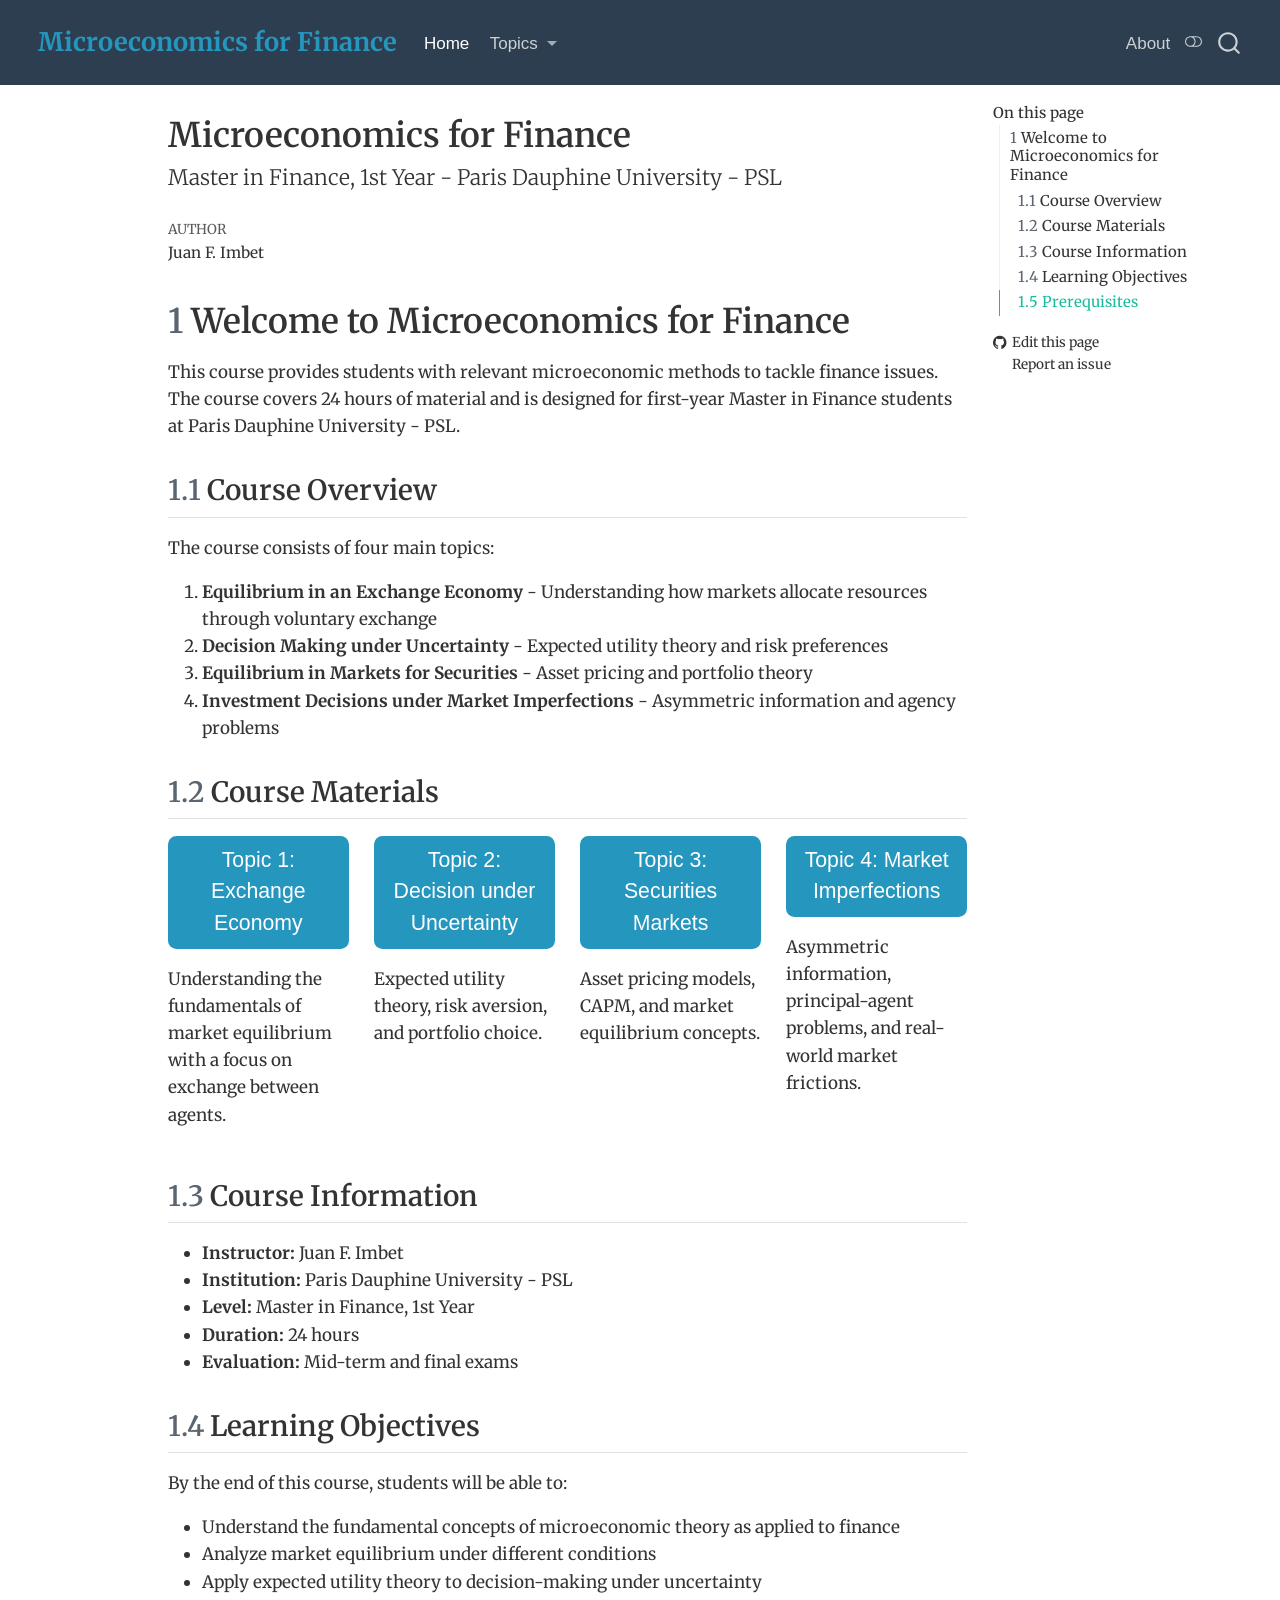
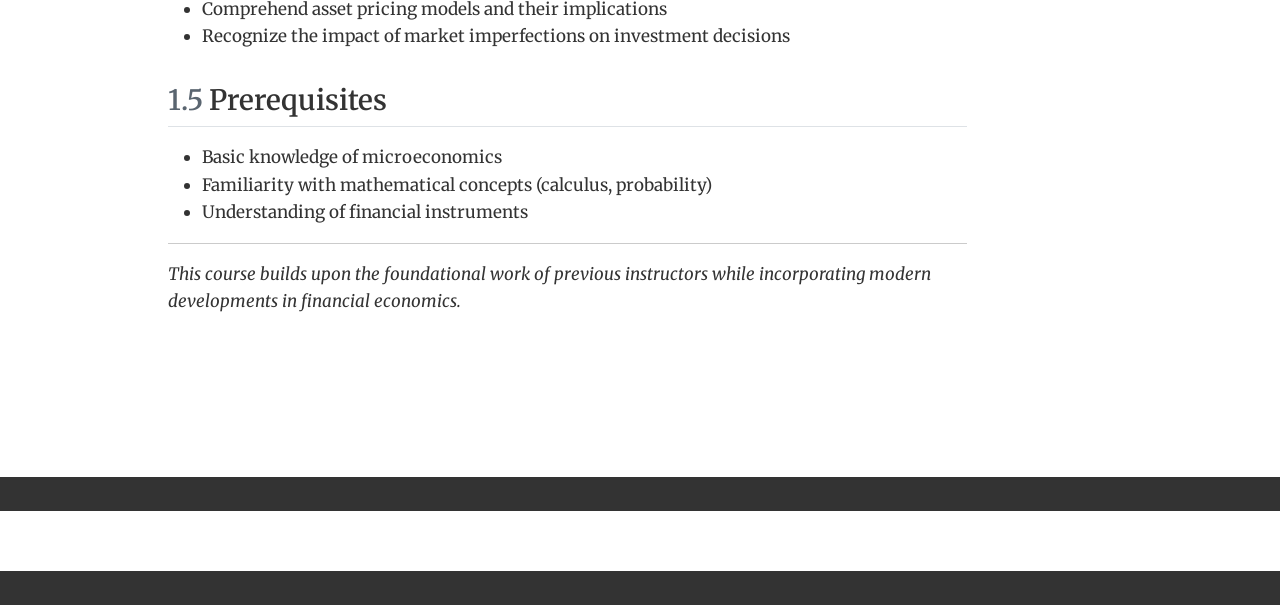
==== docs/index.html @ deb001fe "updates" ====
<!DOCTYPE html>
<html xmlns="http://www.w3.org/1999/xhtml" lang="en" xml:lang="en"><head>

<meta charset="utf-8">
<meta name="generator" content="quarto-1.8.24">

<meta name="viewport" content="width=device-width, initial-scale=1.0, user-scalable=yes">

<meta name="author" content="Juan F. Imbet">

<title>Microeconomics for Finance</title>
<style>
code{white-space: pre-wrap;}
span.smallcaps{font-variant: small-caps;}
div.columns{display: flex; gap: min(4vw, 1.5em);}
div.column{flex: auto; overflow-x: auto;}
div.hanging-indent{margin-left: 1.5em; text-indent: -1.5em;}
ul.task-list{list-style: none;}
ul.task-list li input[type="checkbox"] {
  width: 0.8em;
  margin: 0 0.8em 0.2em -1em; /* quarto-specific, see https://github.com/quarto-dev/quarto-cli/issues/4556 */ 
  vertical-align: middle;
}
</style>


<script src="site_libs/quarto-nav/quarto-nav.js"></script>
<script src="site_libs/quarto-nav/headroom.min.js"></script>
<script src="site_libs/clipboard/clipboard.min.js"></script>
<script src="site_libs/quarto-search/autocomplete.umd.js"></script>
<script src="site_libs/quarto-search/fuse.min.js"></script>
<script src="site_libs/quarto-search/quarto-search.js"></script>
<meta name="quarto:offset" content="./">
<script src="site_libs/quarto-html/quarto.js" type="module"></script>
<script src="site_libs/quarto-html/tabsets/tabsets.js" type="module"></script>
<script src="site_libs/quarto-html/axe/axe-check.js" type="module"></script>
<script src="site_libs/quarto-html/popper.min.js"></script>
<script src="site_libs/quarto-html/tippy.umd.min.js"></script>
<script src="site_libs/quarto-html/anchor.min.js"></script>
<link href="site_libs/quarto-html/tippy.css" rel="stylesheet">
<link href="site_libs/quarto-html/quarto-syntax-highlighting-a6e161b2431e1f94a14e0f5d32135a3c.css" rel="stylesheet" class="quarto-color-scheme" id="quarto-text-highlighting-styles">
<link href="site_libs/quarto-html/quarto-syntax-highlighting-dark-4a17e18fdf56099d4f6da1e105f33a53.css" rel="stylesheet" class="quarto-color-scheme quarto-color-alternate" id="quarto-text-highlighting-styles">
<link href="site_libs/quarto-html/quarto-syntax-highlighting-a6e161b2431e1f94a14e0f5d32135a3c.css" rel="stylesheet" class="quarto-color-scheme-extra" id="quarto-text-highlighting-styles">
<script src="site_libs/bootstrap/bootstrap.min.js"></script>
<link href="site_libs/bootstrap/bootstrap-icons.css" rel="stylesheet">
<link href="site_libs/bootstrap/bootstrap-ea2c01f27a86cd888be845a75ab84aaf.min.css" rel="stylesheet" append-hash="true" class="quarto-color-scheme" id="quarto-bootstrap" data-mode="light">
<link href="site_libs/bootstrap/bootstrap-dark-78d0a13e6d35108d84457cbe65748f29.min.css" rel="stylesheet" append-hash="true" class="quarto-color-scheme quarto-color-alternate" id="quarto-bootstrap" data-mode="dark">
<link href="site_libs/bootstrap/bootstrap-ea2c01f27a86cd888be845a75ab84aaf.min.css" rel="stylesheet" append-hash="true" class="quarto-color-scheme-extra" id="quarto-bootstrap" data-mode="light">
<script id="quarto-search-options" type="application/json">{
  "location": "navbar",
  "copy-button": false,
  "collapse-after": 3,
  "panel-placement": "end",
  "type": "overlay",
  "limit": 50,
  "keyboard-shortcut": [
    "f",
    "/",
    "s"
  ],
  "show-item-context": false,
  "language": {
    "search-no-results-text": "No results",
    "search-matching-documents-text": "matching documents",
    "search-copy-link-title": "Copy link to search",
    "search-hide-matches-text": "Hide additional matches",
    "search-more-match-text": "more match in this document",
    "search-more-matches-text": "more matches in this document",
    "search-clear-button-title": "Clear",
    "search-text-placeholder": "",
    "search-detached-cancel-button-title": "Cancel",
    "search-submit-button-title": "Submit",
    "search-label": "Search"
  }
}</script>


<link rel="stylesheet" href="styles.css">
</head>

<body class="nav-fixed quarto-light"><script id="quarto-html-before-body" type="application/javascript">
    const toggleBodyColorMode = (bsSheetEl) => {
      const mode = bsSheetEl.getAttribute("data-mode");
      const bodyEl = window.document.querySelector("body");
      if (mode === "dark") {
        bodyEl.classList.add("quarto-dark");
        bodyEl.classList.remove("quarto-light");
      } else {
        bodyEl.classList.add("quarto-light");
        bodyEl.classList.remove("quarto-dark");
      }
    }
    const toggleBodyColorPrimary = () => {
      const bsSheetEl = window.document.querySelector("link#quarto-bootstrap:not([rel=disabled-stylesheet])");
      if (bsSheetEl) {
        toggleBodyColorMode(bsSheetEl);
      }
    }
    const setColorSchemeToggle = (alternate) => {
      const toggles = window.document.querySelectorAll('.quarto-color-scheme-toggle');
      for (let i=0; i < toggles.length; i++) {
        const toggle = toggles[i];
        if (toggle) {
          if (alternate) {
            toggle.classList.add("alternate");
          } else {
            toggle.classList.remove("alternate");
          }
        }
      }
    };
    const toggleColorMode = (alternate) => {
      // Switch the stylesheets
      const primaryStylesheets = window.document.querySelectorAll('link.quarto-color-scheme:not(.quarto-color-alternate)');
      const alternateStylesheets = window.document.querySelectorAll('link.quarto-color-scheme.quarto-color-alternate');
      manageTransitions('#quarto-margin-sidebar .nav-link', false);
      if (alternate) {
        // note: dark is layered on light, we don't disable primary!
        enableStylesheet(alternateStylesheets);
        for (const sheetNode of alternateStylesheets) {
          if (sheetNode.id === "quarto-bootstrap") {
            toggleBodyColorMode(sheetNode);
          }
        }
      } else {
        disableStylesheet(alternateStylesheets);
        enableStylesheet(primaryStylesheets)
        toggleBodyColorPrimary();
      }
      manageTransitions('#quarto-margin-sidebar .nav-link', true);
      // Switch the toggles
      setColorSchemeToggle(alternate)
      // Hack to workaround the fact that safari doesn't
      // properly recolor the scrollbar when toggling (#1455)
      if (navigator.userAgent.indexOf('Safari') > 0 && navigator.userAgent.indexOf('Chrome') == -1) {
        manageTransitions("body", false);
        window.scrollTo(0, 1);
        setTimeout(() => {
          window.scrollTo(0, 0);
          manageTransitions("body", true);
        }, 40);
      }
    }
    const disableStylesheet = (stylesheets) => {
      for (let i=0; i < stylesheets.length; i++) {
        const stylesheet = stylesheets[i];
        stylesheet.rel = 'disabled-stylesheet';
      }
    }
    const enableStylesheet = (stylesheets) => {
      for (let i=0; i < stylesheets.length; i++) {
        const stylesheet = stylesheets[i];
        if(stylesheet.rel !== 'stylesheet') { // for Chrome, which will still FOUC without this check
          stylesheet.rel = 'stylesheet';
        }
      }
    }
    const manageTransitions = (selector, allowTransitions) => {
      const els = window.document.querySelectorAll(selector);
      for (let i=0; i < els.length; i++) {
        const el = els[i];
        if (allowTransitions) {
          el.classList.remove('notransition');
        } else {
          el.classList.add('notransition');
        }
      }
    }
    const isFileUrl = () => {
      return window.location.protocol === 'file:';
    }
    const hasAlternateSentinel = () => {
      let styleSentinel = getColorSchemeSentinel();
      if (styleSentinel !== null) {
        return styleSentinel === "alternate";
      } else {
        return false;
      }
    }
    const setStyleSentinel = (alternate) => {
      const value = alternate ? "alternate" : "default";
      if (!isFileUrl()) {
        window.localStorage.setItem("quarto-color-scheme", value);
      } else {
        localAlternateSentinel = value;
      }
    }
    const getColorSchemeSentinel = () => {
      if (!isFileUrl()) {
        const storageValue = window.localStorage.getItem("quarto-color-scheme");
        return storageValue != null ? storageValue : localAlternateSentinel;
      } else {
        return localAlternateSentinel;
      }
    }
    const toggleGiscusIfUsed = (isAlternate, darkModeDefault) => {
      const baseTheme = document.querySelector('#giscus-base-theme')?.value ?? 'light';
      const alternateTheme = document.querySelector('#giscus-alt-theme')?.value ?? 'dark';
      let newTheme = '';
      if(authorPrefersDark) {
        newTheme = isAlternate ? baseTheme : alternateTheme;
      } else {
        newTheme = isAlternate ? alternateTheme : baseTheme;
      }
      const changeGiscusTheme = () => {
        // From: https://github.com/giscus/giscus/issues/336
        const sendMessage = (message) => {
          const iframe = document.querySelector('iframe.giscus-frame');
          if (!iframe) return;
          iframe.contentWindow.postMessage({ giscus: message }, 'https://giscus.app');
        }
        sendMessage({
          setConfig: {
            theme: newTheme
          }
        });
      }
      const isGiscussLoaded = window.document.querySelector('iframe.giscus-frame') !== null;
      if (isGiscussLoaded) {
        changeGiscusTheme();
      }
    };
    const authorPrefersDark = false;
    const darkModeDefault = authorPrefersDark;
      document.querySelector('link#quarto-text-highlighting-styles.quarto-color-scheme-extra').rel = 'disabled-stylesheet';
      document.querySelector('link#quarto-bootstrap.quarto-color-scheme-extra').rel = 'disabled-stylesheet';
    let localAlternateSentinel = darkModeDefault ? 'alternate' : 'default';
    // Dark / light mode switch
    window.quartoToggleColorScheme = () => {
      // Read the current dark / light value
      let toAlternate = !hasAlternateSentinel();
      toggleColorMode(toAlternate);
      setStyleSentinel(toAlternate);
      toggleGiscusIfUsed(toAlternate, darkModeDefault);
      window.dispatchEvent(new Event('resize'));
    };
    // Switch to dark mode if need be
    if (hasAlternateSentinel()) {
      toggleColorMode(true);
    } else {
      toggleColorMode(false);
    }
  </script>

<div id="quarto-search-results"></div>
  <header id="quarto-header" class="headroom fixed-top">
    <nav class="navbar navbar-expand-lg " data-bs-theme="dark">
      <div class="navbar-container container-fluid">
      <div class="navbar-brand-container mx-auto">
    <a href="./index.html" class="navbar-brand navbar-brand-logo">
    <img src="./figures/CMJN.pdf" alt="" class="navbar-logo light-content">
    <img src="./figures/CMJN.pdf" alt="" class="navbar-logo dark-content">
    </a>
    <a class="navbar-brand" href="./index.html">
    <span class="navbar-title">Microeconomics for Finance</span>
    </a>
  </div>
            <div id="quarto-search" class="" title="Search"></div>
          <button class="navbar-toggler" type="button" data-bs-toggle="collapse" data-bs-target="#navbarCollapse" aria-controls="navbarCollapse" role="menu" aria-expanded="false" aria-label="Toggle navigation" onclick="if (window.quartoToggleHeadroom) { window.quartoToggleHeadroom(); }">
  <span class="navbar-toggler-icon"></span>
</button>
          <div class="collapse navbar-collapse" id="navbarCollapse">
            <ul class="navbar-nav navbar-nav-scroll me-auto">
  <li class="nav-item">
    <a class="nav-link active" href="./index.html" aria-current="page"> 
<span class="menu-text">Home</span></a>
  </li>  
  <li class="nav-item dropdown ">
    <a class="nav-link dropdown-toggle" href="#" id="nav-menu-topics" role="link" data-bs-toggle="dropdown" aria-expanded="false">
 <span class="menu-text">Topics</span>
    </a>
    <ul class="dropdown-menu" aria-labelledby="nav-menu-topics">    
        <li>
    <a class="dropdown-item" href="./src/equilibrium-exchange-economy/index.html">
 <span class="dropdown-text">1. Equilibrium in an Exchange Economy</span></a>
  </li>  
        <li>
    <a class="dropdown-item" href="./src/decision-making-uncertainty/index.html">
 <span class="dropdown-text">2. Decision Making under Uncertainty</span></a>
  </li>  
        <li>
    <a class="dropdown-item" href="./src/equilibrium-markets-securities/index.html">
 <span class="dropdown-text">3. Equilibrium in Markets for Securities</span></a>
  </li>  
        <li>
    <a class="dropdown-item" href="./src/investment-decisions-imperfections/index.html">
 <span class="dropdown-text">4. Investment Decisions under Market Imperfections</span></a>
  </li>  
    </ul>
  </li>
</ul>
            <ul class="navbar-nav navbar-nav-scroll ms-auto">
  <li class="nav-item">
    <a class="nav-link" href="./about.html"> 
<span class="menu-text">About</span></a>
  </li>  
</ul>
          </div> <!-- /navcollapse -->
            <div class="quarto-navbar-tools">
  <a href="" class="quarto-color-scheme-toggle quarto-navigation-tool  px-1" onclick="window.quartoToggleColorScheme(); return false;" title="Toggle dark mode"><i class="bi"></i></a>
</div>
      </div> <!-- /container-fluid -->
    </nav>
</header>
<!-- content -->
<div id="quarto-content" class="quarto-container page-columns page-rows-contents page-layout-article page-navbar">
<!-- sidebar -->
<!-- margin-sidebar -->
    <div id="quarto-margin-sidebar" class="sidebar margin-sidebar">
        <nav id="TOC" role="doc-toc" class="toc-active">
    <h2 id="toc-title">On this page</h2>
   
  <ul>
  <li><a href="#welcome-to-microeconomics-for-finance" id="toc-welcome-to-microeconomics-for-finance" class="nav-link active" data-scroll-target="#welcome-to-microeconomics-for-finance"><span class="header-section-number">1</span> Welcome to Microeconomics for Finance</a>
  <ul class="collapse">
  <li><a href="#course-overview" id="toc-course-overview" class="nav-link" data-scroll-target="#course-overview"><span class="header-section-number">1.1</span> Course Overview</a></li>
  <li><a href="#course-materials" id="toc-course-materials" class="nav-link" data-scroll-target="#course-materials"><span class="header-section-number">1.2</span> Course Materials</a></li>
  <li><a href="#course-information" id="toc-course-information" class="nav-link" data-scroll-target="#course-information"><span class="header-section-number">1.3</span> Course Information</a></li>
  <li><a href="#learning-objectives" id="toc-learning-objectives" class="nav-link" data-scroll-target="#learning-objectives"><span class="header-section-number">1.4</span> Learning Objectives</a></li>
  <li><a href="#prerequisites" id="toc-prerequisites" class="nav-link" data-scroll-target="#prerequisites"><span class="header-section-number">1.5</span> Prerequisites</a></li>
  </ul></li>
  </ul>
<div class="toc-actions"><ul><li><a href="https://github.com/username/microeconomics-for-finance/edit/main/index.qmd" class="toc-action"><i class="bi bi-github"></i>Edit this page</a></li><li><a href="https://github.com/username/microeconomics-for-finance/issues/new" class="toc-action"><i class="bi empty"></i>Report an issue</a></li></ul></div></nav>
    </div>
<!-- main -->
<main class="content" id="quarto-document-content">


<header id="title-block-header" class="quarto-title-block default">
<div class="quarto-title">
<h1 class="title">Microeconomics for Finance</h1>
<p class="subtitle lead">Master in Finance, 1st Year - Paris Dauphine University - PSL</p>
</div>



<div class="quarto-title-meta">

    <div>
    <div class="quarto-title-meta-heading">Author</div>
    <div class="quarto-title-meta-contents">
             <p>Juan F. Imbet </p>
          </div>
  </div>
    
  
    
  </div>
  


</header>


<section id="welcome-to-microeconomics-for-finance" class="level1" data-number="1">
<h1 data-number="1"><span class="header-section-number">1</span> Welcome to Microeconomics for Finance</h1>
<p>This course provides students with relevant microeconomic methods to tackle finance issues. The course covers 24 hours of material and is designed for first-year Master in Finance students at Paris Dauphine University - PSL.</p>
<section id="course-overview" class="level2" data-number="1.1">
<h2 data-number="1.1" class="anchored" data-anchor-id="course-overview"><span class="header-section-number">1.1</span> Course Overview</h2>
<p>The course consists of four main topics:</p>
<ol type="1">
<li><strong>Equilibrium in an Exchange Economy</strong> - Understanding how markets allocate resources through voluntary exchange</li>
<li><strong>Decision Making under Uncertainty</strong> - Expected utility theory and risk preferences</li>
<li><strong>Equilibrium in Markets for Securities</strong> - Asset pricing and portfolio theory</li>
<li><strong>Investment Decisions under Market Imperfections</strong> - Asymmetric information and agency problems</li>
</ol>
</section>
<section id="course-materials" class="level2" data-number="1.2">
<h2 data-number="1.2" class="anchored" data-anchor-id="course-materials"><span class="header-section-number">1.2</span> Course Materials</h2>
<div class="grid">
<div class="g-col-6 g-col-md-3">
<p><a href="src/equilibrium-exchange-economy/index.html" class="btn btn-primary btn-lg" role="button">Topic 1: Exchange Economy</a></p>
<p>Understanding the fundamentals of market equilibrium with a focus on exchange between agents.</p>
</div>
<div class="g-col-6 g-col-md-3">
<p><a href="src/decision-making-uncertainty/index.html" class="btn btn-primary btn-lg" role="button">Topic 2: Decision under Uncertainty</a></p>
<p>Expected utility theory, risk aversion, and portfolio choice.</p>
</div>
<div class="g-col-6 g-col-md-3">
<p><a href="src/equilibrium-markets-securities/index.html" class="btn btn-primary btn-lg" role="button">Topic 3: Securities Markets</a></p>
<p>Asset pricing models, CAPM, and market equilibrium concepts.</p>
</div>
<div class="g-col-6 g-col-md-3">
<p><a href="src/investment-decisions-imperfections/index.html" class="btn btn-primary btn-lg" role="button">Topic 4: Market Imperfections</a></p>
<p>Asymmetric information, principal-agent problems, and real-world market frictions.</p>
</div>
</div>
</section>
<section id="course-information" class="level2" data-number="1.3">
<h2 data-number="1.3" class="anchored" data-anchor-id="course-information"><span class="header-section-number">1.3</span> Course Information</h2>
<ul>
<li><strong>Instructor:</strong> Juan F. Imbet</li>
<li><strong>Institution:</strong> Paris Dauphine University - PSL</li>
<li><strong>Level:</strong> Master in Finance, 1st Year</li>
<li><strong>Duration:</strong> 24 hours</li>
<li><strong>Evaluation:</strong> Mid-term and final exams</li>
</ul>
</section>
<section id="learning-objectives" class="level2" data-number="1.4">
<h2 data-number="1.4" class="anchored" data-anchor-id="learning-objectives"><span class="header-section-number">1.4</span> Learning Objectives</h2>
<p>By the end of this course, students will be able to:</p>
<ul>
<li>Understand the fundamental concepts of microeconomic theory as applied to finance</li>
<li>Analyze market equilibrium under different conditions</li>
<li>Apply expected utility theory to decision-making under uncertainty</li>
<li>Comprehend asset pricing models and their implications</li>
<li>Recognize the impact of market imperfections on investment decisions</li>
</ul>
</section>
<section id="prerequisites" class="level2" data-number="1.5">
<h2 data-number="1.5" class="anchored" data-anchor-id="prerequisites"><span class="header-section-number">1.5</span> Prerequisites</h2>
<ul>
<li>Basic knowledge of microeconomics</li>
<li>Familiarity with mathematical concepts (calculus, probability)</li>
<li>Understanding of financial instruments</li>
</ul>
<hr>
<p><em>This course builds upon the foundational work of previous instructors while incorporating modern developments in financial economics.</em></p>


</section>
</section>

</main> <!-- /main -->
<script id="quarto-html-after-body" type="application/javascript">
  window.document.addEventListener("DOMContentLoaded", function (event) {
    // Ensure there is a toggle, if there isn't float one in the top right
    if (window.document.querySelector('.quarto-color-scheme-toggle') === null) {
      const a = window.document.createElement('a');
      a.classList.add('top-right');
      a.classList.add('quarto-color-scheme-toggle');
      a.href = "";
      a.onclick = function() { try { window.quartoToggleColorScheme(); } catch {} return false; };
      const i = window.document.createElement("i");
      i.classList.add('bi');
      a.appendChild(i);
      window.document.body.appendChild(a);
    }
    setColorSchemeToggle(hasAlternateSentinel())
    const icon = "";
    const anchorJS = new window.AnchorJS();
    anchorJS.options = {
      placement: 'right',
      icon: icon
    };
    anchorJS.add('.anchored');
    const isCodeAnnotation = (el) => {
      for (const clz of el.classList) {
        if (clz.startsWith('code-annotation-')) {                     
          return true;
        }
      }
      return false;
    }
    const onCopySuccess = function(e) {
      // button target
      const button = e.trigger;
      // don't keep focus
      button.blur();
      // flash "checked"
      button.classList.add('code-copy-button-checked');
      var currentTitle = button.getAttribute("title");
      button.setAttribute("title", "Copied!");
      let tooltip;
      if (window.bootstrap) {
        button.setAttribute("data-bs-toggle", "tooltip");
        button.setAttribute("data-bs-placement", "left");
        button.setAttribute("data-bs-title", "Copied!");
        tooltip = new bootstrap.Tooltip(button, 
          { trigger: "manual", 
            customClass: "code-copy-button-tooltip",
            offset: [0, -8]});
        tooltip.show();    
      }
      setTimeout(function() {
        if (tooltip) {
          tooltip.hide();
          button.removeAttribute("data-bs-title");
          button.removeAttribute("data-bs-toggle");
          button.removeAttribute("data-bs-placement");
        }
        button.setAttribute("title", currentTitle);
        button.classList.remove('code-copy-button-checked');
      }, 1000);
      // clear code selection
      e.clearSelection();
    }
    const getTextToCopy = function(trigger) {
      const outerScaffold = trigger.parentElement.cloneNode(true);
      const codeEl = outerScaffold.querySelector('code');
      for (const childEl of codeEl.children) {
        if (isCodeAnnotation(childEl)) {
          childEl.remove();
        }
      }
      return codeEl.innerText;
    }
    const clipboard = new window.ClipboardJS('.code-copy-button:not([data-in-quarto-modal])', {
      text: getTextToCopy
    });
    clipboard.on('success', onCopySuccess);
    if (window.document.getElementById('quarto-embedded-source-code-modal')) {
      const clipboardModal = new window.ClipboardJS('.code-copy-button[data-in-quarto-modal]', {
        text: getTextToCopy,
        container: window.document.getElementById('quarto-embedded-source-code-modal')
      });
      clipboardModal.on('success', onCopySuccess);
    }
      var localhostRegex = new RegExp(/^(?:http|https):\/\/localhost\:?[0-9]*\//);
      var mailtoRegex = new RegExp(/^mailto:/);
        var filterRegex = new RegExp("https:\/\/example\.com");
      var isInternal = (href) => {
          return filterRegex.test(href) || localhostRegex.test(href) || mailtoRegex.test(href);
      }
      // Inspect non-navigation links and adorn them if external
     var links = window.document.querySelectorAll('a[href]:not(.nav-link):not(.navbar-brand):not(.toc-action):not(.sidebar-link):not(.sidebar-item-toggle):not(.pagination-link):not(.no-external):not([aria-hidden]):not(.dropdown-item):not(.quarto-navigation-tool):not(.about-link)');
      for (var i=0; i<links.length; i++) {
        const link = links[i];
        if (!isInternal(link.href)) {
          // undo the damage that might have been done by quarto-nav.js in the case of
          // links that we want to consider external
          if (link.dataset.originalHref !== undefined) {
            link.href = link.dataset.originalHref;
          }
            // target, if specified
            link.setAttribute("target", "_blank");
            if (link.getAttribute("rel") === null) {
              link.setAttribute("rel", "noopener");
            }
        }
      }
    function tippyHover(el, contentFn, onTriggerFn, onUntriggerFn) {
      const config = {
        allowHTML: true,
        maxWidth: 500,
        delay: 100,
        arrow: false,
        appendTo: function(el) {
            return el.parentElement;
        },
        interactive: true,
        interactiveBorder: 10,
        theme: 'quarto',
        placement: 'bottom-start',
      };
      if (contentFn) {
        config.content = contentFn;
      }
      if (onTriggerFn) {
        config.onTrigger = onTriggerFn;
      }
      if (onUntriggerFn) {
        config.onUntrigger = onUntriggerFn;
      }
      window.tippy(el, config); 
    }
    const noterefs = window.document.querySelectorAll('a[role="doc-noteref"]');
    for (var i=0; i<noterefs.length; i++) {
      const ref = noterefs[i];
      tippyHover(ref, function() {
        // use id or data attribute instead here
        let href = ref.getAttribute('data-footnote-href') || ref.getAttribute('href');
        try { href = new URL(href).hash; } catch {}
        const id = href.replace(/^#\/?/, "");
        const note = window.document.getElementById(id);
        if (note) {
          return note.innerHTML;
        } else {
          return "";
        }
      });
    }
    const xrefs = window.document.querySelectorAll('a.quarto-xref');
    const processXRef = (id, note) => {
      // Strip column container classes
      const stripColumnClz = (el) => {
        el.classList.remove("page-full", "page-columns");
        if (el.children) {
          for (const child of el.children) {
            stripColumnClz(child);
          }
        }
      }
      stripColumnClz(note)
      if (id === null || id.startsWith('sec-')) {
        // Special case sections, only their first couple elements
        const container = document.createElement("div");
        if (note.children && note.children.length > 2) {
          container.appendChild(note.children[0].cloneNode(true));
          for (let i = 1; i < note.children.length; i++) {
            const child = note.children[i];
            if (child.tagName === "P" && child.innerText === "") {
              continue;
            } else {
              container.appendChild(child.cloneNode(true));
              break;
            }
          }
          if (window.Quarto?.typesetMath) {
            window.Quarto.typesetMath(container);
          }
          return container.innerHTML
        } else {
          if (window.Quarto?.typesetMath) {
            window.Quarto.typesetMath(note);
          }
          return note.innerHTML;
        }
      } else {
        // Remove any anchor links if they are present
        const anchorLink = note.querySelector('a.anchorjs-link');
        if (anchorLink) {
          anchorLink.remove();
        }
        if (window.Quarto?.typesetMath) {
          window.Quarto.typesetMath(note);
        }
        if (note.classList.contains("callout")) {
          return note.outerHTML;
        } else {
          return note.innerHTML;
        }
      }
    }
    for (var i=0; i<xrefs.length; i++) {
      const xref = xrefs[i];
      tippyHover(xref, undefined, function(instance) {
        instance.disable();
        let url = xref.getAttribute('href');
        let hash = undefined; 
        if (url.startsWith('#')) {
          hash = url;
        } else {
          try { hash = new URL(url).hash; } catch {}
        }
        if (hash) {
          const id = hash.replace(/^#\/?/, "");
          const note = window.document.getElementById(id);
          if (note !== null) {
            try {
              const html = processXRef(id, note.cloneNode(true));
              instance.setContent(html);
            } finally {
              instance.enable();
              instance.show();
            }
          } else {
            // See if we can fetch this
            fetch(url.split('#')[0])
            .then(res => res.text())
            .then(html => {
              const parser = new DOMParser();
              const htmlDoc = parser.parseFromString(html, "text/html");
              const note = htmlDoc.getElementById(id);
              if (note !== null) {
                const html = processXRef(id, note);
                instance.setContent(html);
              } 
            }).finally(() => {
              instance.enable();
              instance.show();
            });
          }
        } else {
          // See if we can fetch a full url (with no hash to target)
          // This is a special case and we should probably do some content thinning / targeting
          fetch(url)
          .then(res => res.text())
          .then(html => {
            const parser = new DOMParser();
            const htmlDoc = parser.parseFromString(html, "text/html");
            const note = htmlDoc.querySelector('main.content');
            if (note !== null) {
              // This should only happen for chapter cross references
              // (since there is no id in the URL)
              // remove the first header
              if (note.children.length > 0 && note.children[0].tagName === "HEADER") {
                note.children[0].remove();
              }
              const html = processXRef(null, note);
              instance.setContent(html);
            } 
          }).finally(() => {
            instance.enable();
            instance.show();
          });
        }
      }, function(instance) {
      });
    }
        let selectedAnnoteEl;
        const selectorForAnnotation = ( cell, annotation) => {
          let cellAttr = 'data-code-cell="' + cell + '"';
          let lineAttr = 'data-code-annotation="' +  annotation + '"';
          const selector = 'span[' + cellAttr + '][' + lineAttr + ']';
          return selector;
        }
        const selectCodeLines = (annoteEl) => {
          const doc = window.document;
          const targetCell = annoteEl.getAttribute("data-target-cell");
          const targetAnnotation = annoteEl.getAttribute("data-target-annotation");
          const annoteSpan = window.document.querySelector(selectorForAnnotation(targetCell, targetAnnotation));
          const lines = annoteSpan.getAttribute("data-code-lines").split(",");
          const lineIds = lines.map((line) => {
            return targetCell + "-" + line;
          })
          let top = null;
          let height = null;
          let parent = null;
          if (lineIds.length > 0) {
              //compute the position of the single el (top and bottom and make a div)
              const el = window.document.getElementById(lineIds[0]);
              top = el.offsetTop;
              height = el.offsetHeight;
              parent = el.parentElement.parentElement;
            if (lineIds.length > 1) {
              const lastEl = window.document.getElementById(lineIds[lineIds.length - 1]);
              const bottom = lastEl.offsetTop + lastEl.offsetHeight;
              height = bottom - top;
            }
            if (top !== null && height !== null && parent !== null) {
              // cook up a div (if necessary) and position it 
              let div = window.document.getElementById("code-annotation-line-highlight");
              if (div === null) {
                div = window.document.createElement("div");
                div.setAttribute("id", "code-annotation-line-highlight");
                div.style.position = 'absolute';
                parent.appendChild(div);
              }
              div.style.top = top - 2 + "px";
              div.style.height = height + 4 + "px";
              div.style.left = 0;
              let gutterDiv = window.document.getElementById("code-annotation-line-highlight-gutter");
              if (gutterDiv === null) {
                gutterDiv = window.document.createElement("div");
                gutterDiv.setAttribute("id", "code-annotation-line-highlight-gutter");
                gutterDiv.style.position = 'absolute';
                const codeCell = window.document.getElementById(targetCell);
                const gutter = codeCell.querySelector('.code-annotation-gutter');
                gutter.appendChild(gutterDiv);
              }
              gutterDiv.style.top = top - 2 + "px";
              gutterDiv.style.height = height + 4 + "px";
            }
            selectedAnnoteEl = annoteEl;
          }
        };
        const unselectCodeLines = () => {
          const elementsIds = ["code-annotation-line-highlight", "code-annotation-line-highlight-gutter"];
          elementsIds.forEach((elId) => {
            const div = window.document.getElementById(elId);
            if (div) {
              div.remove();
            }
          });
          selectedAnnoteEl = undefined;
        };
          // Handle positioning of the toggle
      window.addEventListener(
        "resize",
        throttle(() => {
          elRect = undefined;
          if (selectedAnnoteEl) {
            selectCodeLines(selectedAnnoteEl);
          }
        }, 10)
      );
      function throttle(fn, ms) {
      let throttle = false;
      let timer;
        return (...args) => {
          if(!throttle) { // first call gets through
              fn.apply(this, args);
              throttle = true;
          } else { // all the others get throttled
              if(timer) clearTimeout(timer); // cancel #2
              timer = setTimeout(() => {
                fn.apply(this, args);
                timer = throttle = false;
              }, ms);
          }
        };
      }
        // Attach click handler to the DT
        const annoteDls = window.document.querySelectorAll('dt[data-target-cell]');
        for (const annoteDlNode of annoteDls) {
          annoteDlNode.addEventListener('click', (event) => {
            const clickedEl = event.target;
            if (clickedEl !== selectedAnnoteEl) {
              unselectCodeLines();
              const activeEl = window.document.querySelector('dt[data-target-cell].code-annotation-active');
              if (activeEl) {
                activeEl.classList.remove('code-annotation-active');
              }
              selectCodeLines(clickedEl);
              clickedEl.classList.add('code-annotation-active');
            } else {
              // Unselect the line
              unselectCodeLines();
              clickedEl.classList.remove('code-annotation-active');
            }
          });
        }
    const findCites = (el) => {
      const parentEl = el.parentElement;
      if (parentEl) {
        const cites = parentEl.dataset.cites;
        if (cites) {
          return {
            el,
            cites: cites.split(' ')
          };
        } else {
          return findCites(el.parentElement)
        }
      } else {
        return undefined;
      }
    };
    var bibliorefs = window.document.querySelectorAll('a[role="doc-biblioref"]');
    for (var i=0; i<bibliorefs.length; i++) {
      const ref = bibliorefs[i];
      const citeInfo = findCites(ref);
      if (citeInfo) {
        tippyHover(citeInfo.el, function() {
          var popup = window.document.createElement('div');
          citeInfo.cites.forEach(function(cite) {
            var citeDiv = window.document.createElement('div');
            citeDiv.classList.add('hanging-indent');
            citeDiv.classList.add('csl-entry');
            var biblioDiv = window.document.getElementById('ref-' + cite);
            if (biblioDiv) {
              citeDiv.innerHTML = biblioDiv.innerHTML;
            }
            popup.appendChild(citeDiv);
          });
          return popup.innerHTML;
        });
      }
    }
  });
  </script>
</div> <!-- /content -->




<footer class="footer"><div class="nav-footer"><div class="nav-footer-center"><div class="toc-actions d-sm-block d-md-none"><ul><li><a href="https://github.com/username/microeconomics-for-finance/edit/main/index.qmd" class="toc-action"><i class="bi bi-github"></i>Edit this page</a></li><li><a href="https://github.com/username/microeconomics-for-finance/issues/new" class="toc-action"><i class="bi empty"></i>Report an issue</a></li></ul></div></div></div></footer></body></html>
---- docs/site_libs/quarto-html/tippy.css ----
.tippy-box[data-animation=fade][data-state=hidden]{opacity:0}[data-tippy-root]{max-width:calc(100vw - 10px)}.tippy-box{position:relative;background-color:#333;color:#fff;border-radius:4px;font-size:14px;line-height:1.4;white-space:normal;outline:0;transition-property:transform,visibility,opacity}.tippy-box[data-placement^=top]>.tippy-arrow{bottom:0}.tippy-box[data-placement^=top]>.tippy-arrow:before{bottom:-7px;left:0;border-width:8px 8px 0;border-top-color:initial;transform-origin:center top}.tippy-box[data-placement^=bottom]>.tippy-arrow{top:0}.tippy-box[data-placement^=bottom]>.tippy-arrow:before{top:-7px;left:0;border-width:0 8px 8px;border-bottom-color:initial;transform-origin:center bottom}.tippy-box[data-placement^=left]>.tippy-arrow{right:0}.tippy-box[data-placement^=left]>.tippy-arrow:before{border-width:8px 0 8px 8px;border-left-color:initial;right:-7px;transform-origin:center left}.tippy-box[data-placement^=right]>.tippy-arrow{left:0}.tippy-box[data-placement^=right]>.tippy-arrow:before{left:-7px;border-width:8px 8px 8px 0;border-right-color:initial;transform-origin:center right}.tippy-box[data-inertia][data-state=visible]{transition-timing-function:cubic-bezier(.54,1.5,.38,1.11)}.tippy-arrow{width:16px;height:16px;color:#333}.tippy-arrow:before{content:"";position:absolute;border-color:transparent;border-style:solid}.tippy-content{position:relative;padding:5px 9px;z-index:1}
---- docs/site_libs/quarto-html/quarto-syntax-highlighting-a6e161b2431e1f94a14e0f5d32135a3c.css ----
/* quarto syntax highlight colors */
:root {
  --quarto-hl-al-color: #ff5555;
  --quarto-hl-an-color: #6a737d;
  --quarto-hl-at-color: #d73a49;
  --quarto-hl-bn-color: #005cc5;
  --quarto-hl-bu-color: #d73a49;
  --quarto-hl-ch-color: #032f62;
  --quarto-hl-co-color: #6a737d;
  --quarto-hl-cv-color: #6a737d;
  --quarto-hl-cn-color: #005cc5;
  --quarto-hl-cf-color: #d73a49;
  --quarto-hl-dt-color: #d73a49;
  --quarto-hl-dv-color: #005cc5;
  --quarto-hl-do-color: #6a737d;
  --quarto-hl-er-color: #ff5555;
  --quarto-hl-ex-color: #d73a49;
  --quarto-hl-fl-color: #005cc5;
  --quarto-hl-fu-color: #6f42c1;
  --quarto-hl-im-color: #032f62;
  --quarto-hl-in-color: #6a737d;
  --quarto-hl-kw-color: #d73a49;
  --quarto-hl-op-color: #24292e;
  --quarto-hl-pp-color: #d73a49;
  --quarto-hl-re-color: #6a737d;
  --quarto-hl-sc-color: #005cc5;
  --quarto-hl-ss-color: #032f62;
  --quarto-hl-st-color: #032f62;
  --quarto-hl-va-color: #e36209;
  --quarto-hl-vs-color: #032f62;
  --quarto-hl-wa-color: #ff5555;
}

/* other quarto variables */
:root {
  --quarto-font-monospace: SFMono-Regular, Menlo, Monaco, Consolas, "Liberation Mono", "Courier New", monospace;
}

/* syntax highlight based on Pandoc's rules */
pre > code.sourceCode > span {
  color: #24292e;
}

code.sourceCode > span {
  color: #24292e;
}

div.sourceCode,
div.sourceCode pre.sourceCode {
  color: #24292e;
}

/* Normal */
code span {
  color: #24292e;
}

/* Alert */
code span.al {
  font-weight: bold;
  color: #ff5555;
}

/* Annotation */
code span.an {
  color: #6a737d;
}

/* Attribute */
code span.at {
  color: #d73a49;
}

/* BaseN */
code span.bn {
  color: #005cc5;
}

/* BuiltIn */
code span.bu {
  color: #d73a49;
}

/* ControlFlow */
code span.cf {
  color: #d73a49;
}

/* Char */
code span.ch {
  color: #032f62;
}

/* Constant */
code span.cn {
  color: #005cc5;
}

/* Comment */
code span.co {
  color: #6a737d;
}

/* CommentVar */
code span.cv {
  color: #6a737d;
}

/* Documentation */
code span.do {
  color: #6a737d;
}

/* DataType */
code span.dt {
  color: #d73a49;
}

/* DecVal */
code span.dv {
  color: #005cc5;
}

/* Error */
code span.er {
  color: #ff5555;
  text-decoration: underline;
}

/* Extension */
code span.ex {
  font-weight: bold;
  color: #d73a49;
}

/* Float */
code span.fl {
  color: #005cc5;
}

/* Function */
code span.fu {
  color: #6f42c1;
}

/* Import */
code span.im {
  color: #032f62;
}

/* Information */
code span.in {
  color: #6a737d;
}

/* Keyword */
code span.kw {
  color: #d73a49;
}

/* Operator */
code span.op {
  color: #24292e;
}

/* Preprocessor */
code span.pp {
  color: #d73a49;
}

/* RegionMarker */
code span.re {
  color: #6a737d;
}

/* SpecialChar */
code span.sc {
  color: #005cc5;
}

/* SpecialString */
code span.ss {
  color: #032f62;
}

/* String */
code span.st {
  color: #032f62;
}

/* Variable */
code span.va {
  color: #e36209;
}

/* VerbatimString */
code span.vs {
  color: #032f62;
}

/* Warning */
code span.wa {
  color: #ff5555;
}

.prevent-inlining {
  content: "</";
}

/*# sourceMappingURL=4c5cc8de81ce308375e19d6103b2a6bf.css.map */
---- docs/site_libs/quarto-html/quarto-syntax-highlighting-dark-4a17e18fdf56099d4f6da1e105f33a53.css ----
/* quarto syntax highlight colors */
:root {
  --quarto-hl-al-color: #ff5555;
  --quarto-hl-an-color: #6a737d;
  --quarto-hl-at-color: #f97583;
  --quarto-hl-bn-color: #79b8ff;
  --quarto-hl-bu-color: #f97583;
  --quarto-hl-ch-color: #9ecbff;
  --quarto-hl-co-color: #6a737d;
  --quarto-hl-cv-color: #6a737d;
  --quarto-hl-cn-color: #79b8ff;
  --quarto-hl-cf-color: #f97583;
  --quarto-hl-dt-color: #f97583;
  --quarto-hl-dv-color: #79b8ff;
  --quarto-hl-do-color: #6a737d;
  --quarto-hl-er-color: #ff5555;
  --quarto-hl-ex-color: #f97583;
  --quarto-hl-fl-color: #79b8ff;
  --quarto-hl-fu-color: #b392f0;
  --quarto-hl-im-color: #9ecbff;
  --quarto-hl-in-color: #6a737d;
  --quarto-hl-kw-color: #f97583;
  --quarto-hl-op-color: #e1e4e8;
  --quarto-hl-pp-color: #f97583;
  --quarto-hl-re-color: #6a737d;
  --quarto-hl-sc-color: #79b8ff;
  --quarto-hl-ss-color: #9ecbff;
  --quarto-hl-st-color: #9ecbff;
  --quarto-hl-va-color: #ffab70;
  --quarto-hl-vs-color: #9ecbff;
  --quarto-hl-wa-color: #ff5555;
}

/* other quarto variables */
:root {
  --quarto-font-monospace: SFMono-Regular, Menlo, Monaco, Consolas, "Liberation Mono", "Courier New", monospace;
}

/* syntax highlight based on Pandoc's rules */
pre > code.sourceCode > span {
  color: #e1e4e8;
}

code.sourceCode > span {
  color: #e1e4e8;
}

div.sourceCode,
div.sourceCode pre.sourceCode {
  color: #e1e4e8;
}

/* Normal */
code span {
  color: #e1e4e8;
}

/* Alert */
code span.al {
  font-weight: bold;
  color: #ff5555;
}

/* Annotation */
code span.an {
  color: #6a737d;
}

/* Attribute */
code span.at {
  color: #f97583;
}

/* BaseN */
code span.bn {
  color: #79b8ff;
}

/* BuiltIn */
code span.bu {
  color: #f97583;
}

/* ControlFlow */
code span.cf {
  color: #f97583;
}

/* Char */
code span.ch {
  color: #9ecbff;
}

/* Constant */
code span.cn {
  color: #79b8ff;
}

/* Comment */
code span.co {
  color: #6a737d;
}

/* CommentVar */
code span.cv {
  color: #6a737d;
}

/* Documentation */
code span.do {
  color: #6a737d;
}

/* DataType */
code span.dt {
  color: #f97583;
}

/* DecVal */
code span.dv {
  color: #79b8ff;
}

/* Error */
code span.er {
  color: #ff5555;
  text-decoration: underline;
}

/* Extension */
code span.ex {
  font-weight: bold;
  color: #f97583;
}

/* Float */
code span.fl {
  color: #79b8ff;
}

/* Function */
code span.fu {
  color: #b392f0;
}

/* Import */
code span.im {
  color: #9ecbff;
}

/* Information */
code span.in {
  color: #6a737d;
}

/* Keyword */
code span.kw {
  color: #f97583;
}

/* Operator */
code span.op {
  color: #e1e4e8;
}

/* Preprocessor */
code span.pp {
  color: #f97583;
}

/* RegionMarker */
code span.re {
  color: #6a737d;
}

/* SpecialChar */
code span.sc {
  color: #79b8ff;
}

/* SpecialString */
code span.ss {
  color: #9ecbff;
}

/* String */
code span.st {
  color: #9ecbff;
}

/* Variable */
code span.va {
  color: #ffab70;
}

/* VerbatimString */
code span.vs {
  color: #9ecbff;
}

/* Warning */
code span.wa {
  color: #ff5555;
}

.prevent-inlining {
  content: "</";
}

/*# sourceMappingURL=524e0e110f89df8f6aeb56ad75be4ea8.css.map */
---- docs/site_libs/quarto-html/quarto-syntax-highlighting-a6e161b2431e1f94a14e0f5d32135a3c.css ----
/* quarto syntax highlight colors */
:root {
  --quarto-hl-al-color: #ff5555;
  --quarto-hl-an-color: #6a737d;
  --quarto-hl-at-color: #d73a49;
  --quarto-hl-bn-color: #005cc5;
  --quarto-hl-bu-color: #d73a49;
  --quarto-hl-ch-color: #032f62;
  --quarto-hl-co-color: #6a737d;
  --quarto-hl-cv-color: #6a737d;
  --quarto-hl-cn-color: #005cc5;
  --quarto-hl-cf-color: #d73a49;
  --quarto-hl-dt-color: #d73a49;
  --quarto-hl-dv-color: #005cc5;
  --quarto-hl-do-color: #6a737d;
  --quarto-hl-er-color: #ff5555;
  --quarto-hl-ex-color: #d73a49;
  --quarto-hl-fl-color: #005cc5;
  --quarto-hl-fu-color: #6f42c1;
  --quarto-hl-im-color: #032f62;
  --quarto-hl-in-color: #6a737d;
  --quarto-hl-kw-color: #d73a49;
  --quarto-hl-op-color: #24292e;
  --quarto-hl-pp-color: #d73a49;
  --quarto-hl-re-color: #6a737d;
  --quarto-hl-sc-color: #005cc5;
  --quarto-hl-ss-color: #032f62;
  --quarto-hl-st-color: #032f62;
  --quarto-hl-va-color: #e36209;
  --quarto-hl-vs-color: #032f62;
  --quarto-hl-wa-color: #ff5555;
}

/* other quarto variables */
:root {
  --quarto-font-monospace: SFMono-Regular, Menlo, Monaco, Consolas, "Liberation Mono", "Courier New", monospace;
}

/* syntax highlight based on Pandoc's rules */
pre > code.sourceCode > span {
  color: #24292e;
}

code.sourceCode > span {
  color: #24292e;
}

div.sourceCode,
div.sourceCode pre.sourceCode {
  color: #24292e;
}

/* Normal */
code span {
  color: #24292e;
}

/* Alert */
code span.al {
  font-weight: bold;
  color: #ff5555;
}

/* Annotation */
code span.an {
  color: #6a737d;
}

/* Attribute */
code span.at {
  color: #d73a49;
}

/* BaseN */
code span.bn {
  color: #005cc5;
}

/* BuiltIn */
code span.bu {
  color: #d73a49;
}

/* ControlFlow */
code span.cf {
  color: #d73a49;
}

/* Char */
code span.ch {
  color: #032f62;
}

/* Constant */
code span.cn {
  color: #005cc5;
}

/* Comment */
code span.co {
  color: #6a737d;
}

/* CommentVar */
code span.cv {
  color: #6a737d;
}

/* Documentation */
code span.do {
  color: #6a737d;
}

/* DataType */
code span.dt {
  color: #d73a49;
}

/* DecVal */
code span.dv {
  color: #005cc5;
}

/* Error */
code span.er {
  color: #ff5555;
  text-decoration: underline;
}

/* Extension */
code span.ex {
  font-weight: bold;
  color: #d73a49;
}

/* Float */
code span.fl {
  color: #005cc5;
}

/* Function */
code span.fu {
  color: #6f42c1;
}

/* Import */
code span.im {
  color: #032f62;
}

/* Information */
code span.in {
  color: #6a737d;
}

/* Keyword */
code span.kw {
  color: #d73a49;
}

/* Operator */
code span.op {
  color: #24292e;
}

/* Preprocessor */
code span.pp {
  color: #d73a49;
}

/* RegionMarker */
code span.re {
  color: #6a737d;
}

/* SpecialChar */
code span.sc {
  color: #005cc5;
}

/* SpecialString */
code span.ss {
  color: #032f62;
}

/* String */
code span.st {
  color: #032f62;
}

/* Variable */
code span.va {
  color: #e36209;
}

/* VerbatimString */
code span.vs {
  color: #032f62;
}

/* Warning */
code span.wa {
  color: #ff5555;
}

.prevent-inlining {
  content: "</";
}

/*# sourceMappingURL=4c5cc8de81ce308375e19d6103b2a6bf.css.map */
---- docs/styles.css ----
/*-- scss:defaults --*/

/*-- scss:rules --*/

/* Centralized styles for Microeconomics for Finance course slides */

/* Import Merriweather font */
@import url('https://fonts.googleapis.com/css2?family=Merriweather:wght@300;400;700;900&display=swap');

/* Main theme adjustments - White background with Merriweather font */
.reveal {
    font-family: "Merriweather", serif;
    background-color: #ffffff;
    color: #000000;
    font-size: 1.20em; /* Increased by 10% from 0.95em */
}

.reveal .slides {
    background-color: #ffffff;
}

.reveal .slides section {
    background-color: #ffffff;
    color: #000000;
}

/* Titles styling with your blue color #2596be */
.reveal h1, .reveal h2, .reveal h3 {
    color: #2596be;
    font-weight: 700;
    font-family: "Merriweather", serif;
}

.reveal h1 {
    font-size: 2.2em; /* Increased by 10% from 2.0em */
    font-weight: 900;
    text-shadow: 1px 1px 2px rgba(37, 150, 190, 0.1);
}

.reveal h2 {
    font-size: 1.76em; /* Increased by 10% from 1.6em */
    font-weight: 700;
}

.reveal h3 {
    font-size: 1.43em; /* Increased by 10% from 1.3em */
    font-weight: 700;
}

/* Code blocks - Updated for white background theme */
.reveal pre {
    background: #f8f9fa;
    border: 1px solid #e9ecef;
    border-radius: 8px;
    padding: 0.9em;
    font-size: 0.8em; /* Increased by ~10% from 0.72em */
    line-height: 1.4; /* Slightly increased from 1.35 */
    box-shadow: 0 2px 4px rgba(0,0,0,0.1);
    color: #000000;
}

.reveal code {
    background: #f1f3f4;
    padding: 0.2em 0.4em;
    border-radius: 3px;
    color: #2596be;
    font-family: "Consolas", "Monaco", "Courier New", monospace;
}

/* Tables - Updated for white background */
.reveal table {
    margin: auto;
    border-collapse: collapse;
    border-spacing: 0;
    box-shadow: 0 2px 8px rgba(0,0,0,0.1);
    background: #ffffff;
    font-size: 0.99em; /* Increased by 10% from 0.9em */
}

.reveal table th {
    background: #2596be;
    color: white;
    padding: 0.75em;
    border: 1px solid #1f7a9a;
    font-weight: 700;
}

.reveal table td {
    padding: 0.55em;
    border: 1px solid #dee2e6;
    color: #000000;
}

.reveal table tr:nth-child(even) {
    background: #f8f9fa;
}

.reveal table tr:hover {
    background: #e3f2fd;
}

/* Lists - Updated colors */
.reveal ul, .reveal ol {
    margin-left: 1em;
    color: #000000;
}

.reveal li {
    margin-bottom: 0.45em;
    line-height: 1.45; /* Increased by ~10% from 1.35 */
}

/* Enhanced bullet points with blue color */
.reveal ul li::marker {
    color: #2596be;
    font-weight: bold;
}

/* Blockquotes - Updated for white theme */
.reveal blockquote {
    background: #f8f9fa;
    border-left: 5px solid #2596be;
    margin: 1em 0;
    padding: 1em;
    font-style: italic;
    box-shadow: 0 2px 4px rgba(0,0,0,0.1);
    color: #000000;
}

/* Math expressions - Enhanced for better equation display */
.katex {
    font-size: 1.1em;
    font-family: 'Merriweather', serif;
}

.katex-display {
    margin: 1em 0;
    text-align: center;
}

.reveal .katex {
    font-size: 1.2em;
}

.reveal .katex-display {
    margin: 1.5em 0;
}

/* Progress bar customization - Updated with new blue */
.reveal .progress {
    color: #2596be;
    height: 3px;
}

.reveal .progress span {
    background: #2596be;
}

/* Slide numbers styling - Updated for white theme */
.reveal .slide-number {
    color: #2596be;
    background: rgba(255, 255, 255, 0.9);
    border: 1px solid #2596be;
    padding: 5px 10px;
    border-radius: 3px;
    font-size: 0.8em;
    font-weight: 700;
}

/* Text styling - Ensure black text on white background */
.reveal p, .reveal li {
    color: #000000;
    font-size: 1.05em; /* Added 10% font size increase */
}

/* Links styling */
.reveal a {
    color: #2596be;
    text-decoration: none;
}

.reveal a:hover {
    color: #1f7a9a;
    text-decoration: underline;
}

/* Responsive adjustments */
@media (max-width: 768px) {
    .reveal h1 {
        font-size: 1.7em; /* Adjusted between 1.8em and 1.6em */
    }

    .reveal pre {
        font-size: 0.62em; /* Adjusted between 0.65em and 0.6em */
    }

    .reveal table {
        font-size: 0.78em; /* Adjusted between 0.8em and 0.75em */
    }
}

/* Print styles */
@media print {
    .reveal .slides section::before {
        display: none;
    }
}

/* Force white background and override any theme defaults */
.reveal,
.reveal .slides,
.reveal .slides section,
.reveal .backgrounds,
.reveal .slide-background {
    background-color: #ffffff !important;
    background: #ffffff !important;
}

/* Ensure all text elements are black */
.reveal .slides section * {
    color: inherit;
}

.reveal .slides section {
    color: #000000;
}

/* Website styling - adapted from AssetPricingTheory */
.navbar-brand {
    font-weight: 700;
    font-size: 1.5rem;
    color: #2596be !important;
}

.navbar-nav .nav-link {
    font-weight: 500;
    font-family: 'Inter', sans-serif;
}

/* Hero section */
.hero-section {
    background: linear-gradient(135deg, #2596be, #1f7a9a);
    color: white;
    padding: 4rem 0;
    text-align: center;
}

.hero-section h1 {
    font-size: 3rem;
    font-weight: 700;
    margin-bottom: 1rem;
    font-family: 'Merriweather', serif;
}

.hero-section p {
    font-size: 1.25rem;
    opacity: 0.9;
    font-family: 'Inter', sans-serif;
}

/* Topic cards */
.topic-card {
    background: white;
    border-radius: 12px;
    box-shadow: 0 4px 6px rgba(0, 0, 0, 0.1);
    padding: 2rem;
    margin-bottom: 2rem;
    transition: transform 0.3s ease, box-shadow 0.3s ease;
    border: 1px solid #e0e0e0;
}

.topic-card:hover {
    transform: translateY(-5px);
    box-shadow: 0 8px 25px rgba(0, 0, 0, 0.15);
}

.topic-card h3 {
    color: #2596be;
    margin-bottom: 1rem;
    font-weight: 600;
    font-family: 'Merriweather', serif;
}

.topic-card .btn {
    background: #2596be;
    border: none;
    padding: 0.75rem 1.5rem;
    font-weight: 500;
    text-transform: uppercase;
    letter-spacing: 0.5px;
    transition: background 0.3s ease;
    font-family: 'Inter', sans-serif;
}

.topic-card .btn:hover {
    background: #1f7a9a;
}

/* Body styling */
body {
    font-family: 'Merriweather', 'Inter', -apple-system, BlinkMacSystemFont, 'Segoe UI', Roboto, serif;
    line-height: 1.6;
    color: #333;
    background-color: #ffffff;
}

/* Buttons */
.btn-primary {
    background: #2596be;
    border: none;
    transition: all 0.3s ease;
    font-family: 'Inter', sans-serif;
}

.btn-primary:hover {
    background: #1f7a9a;
    transform: translateY(-2px);
}

/* Footer */
footer {
    background: #333;
    color: white;
    padding: 2rem 0;
    text-align: center;
    margin-top: 4rem;
}
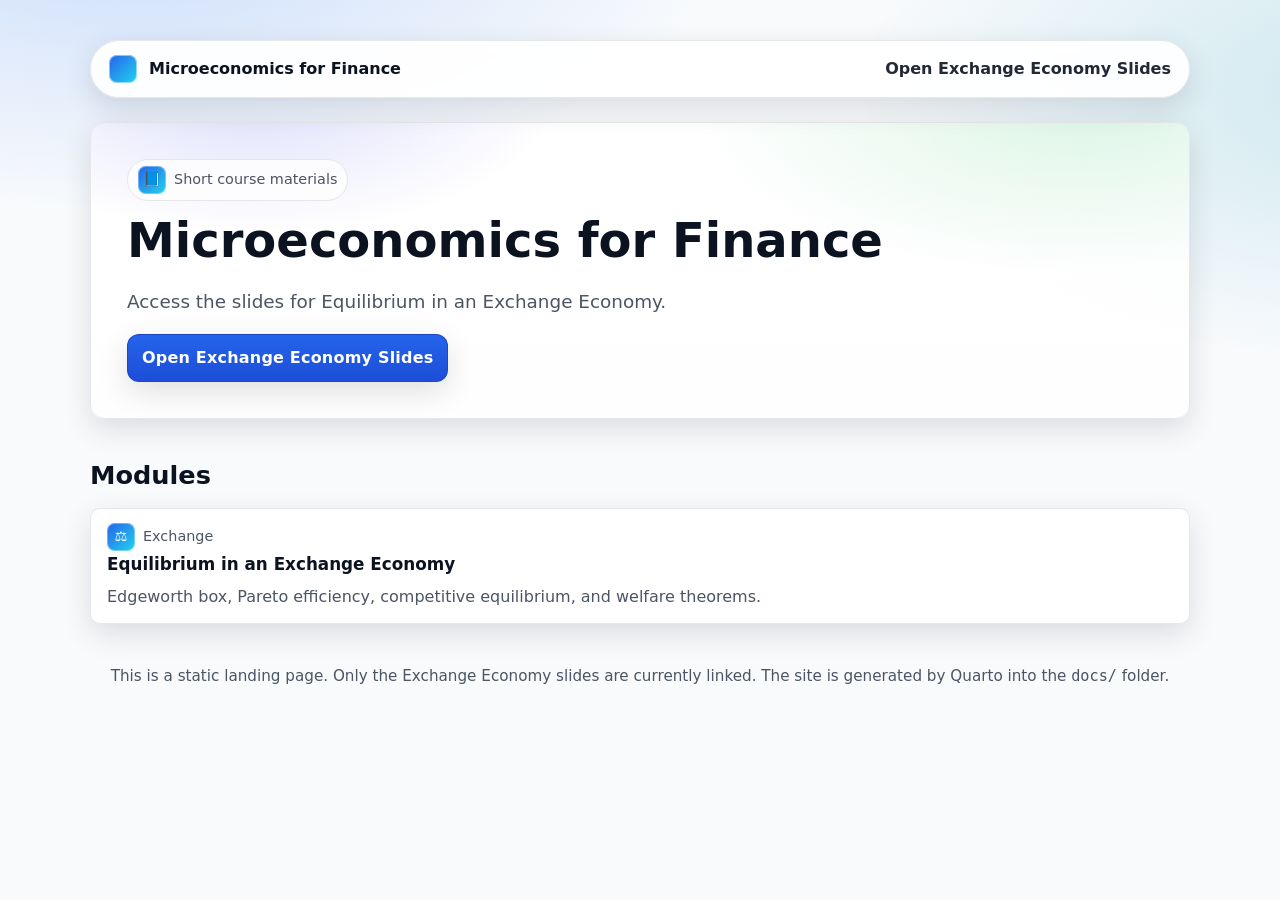
==== commit 818ce27c: "add exercises" ====
--- a/docs/index.html
+++ b/docs/index.html
@@ -1,848 +1,161 @@
-<!DOCTYPE html>
-<html xmlns="http://www.w3.org/1999/xhtml" lang="en" xml:lang="en"><head>
+<!doctype html>
+<html lang="en">
+<head>
+  <meta charset="utf-8">
+  <meta name="viewport" content="width=device-width, initial-scale=1">
+  <title>Microeconomics for Finance</title>
+  <meta name="description" content="Course materials and notes for Microeconomics for Finance: uncertainty, exchange economies, securities markets, and investment with imperfections.">
+  <style>
+    :root {
+      --bg: #0b0c10;
+      --surface: #12141a;
+      --card: #171923;
+      --text: #eef2ff;
+      --muted: #98a2b3;
+      --brand: #62a0ff;
+      --brand-strong: #3b82f6;
+      --border: #233046;
+      --ring: rgba(98,160,255,0.35);
+      --ring-strong: rgba(59,130,246,0.5);
+      --shadow: 0 10px 30px rgba(0,0,0,0.35);
+      --radius: 14px;
+      --radius-sm: 10px;
+    }
 
-<meta charset="utf-8">
-<meta name="generator" content="quarto-1.8.24">
-
-<meta name="viewport" content="width=device-width, initial-scale=1.0, user-scalable=yes">
-
-<meta name="author" content="Juan F. Imbet">
-
-<title>Microeconomics for Finance</title>
-<style>
-code{white-space: pre-wrap;}
-span.smallcaps{font-variant: small-caps;}
-div.columns{display: flex; gap: min(4vw, 1.5em);}
-div.column{flex: auto; overflow-x: auto;}
-div.hanging-indent{margin-left: 1.5em; text-indent: -1.5em;}
-ul.task-list{list-style: none;}
-ul.task-list li input[type="checkbox"] {
-  width: 0.8em;
-  margin: 0 0.8em 0.2em -1em; /* quarto-specific, see https://github.com/quarto-dev/quarto-cli/issues/4556 */ 
-  vertical-align: middle;
-}
-</style>
-
-
-<script src="site_libs/quarto-nav/quarto-nav.js"></script>
-<script src="site_libs/quarto-nav/headroom.min.js"></script>
-<script src="site_libs/clipboard/clipboard.min.js"></script>
-<script src="site_libs/quarto-search/autocomplete.umd.js"></script>
-<script src="site_libs/quarto-search/fuse.min.js"></script>
-<script src="site_libs/quarto-search/quarto-search.js"></script>
-<meta name="quarto:offset" content="./">
-<script src="site_libs/quarto-html/quarto.js" type="module"></script>
-<script src="site_libs/quarto-html/tabsets/tabsets.js" type="module"></script>
-<script src="site_libs/quarto-html/axe/axe-check.js" type="module"></script>
-<script src="site_libs/quarto-html/popper.min.js"></script>
-<script src="site_libs/quarto-html/tippy.umd.min.js"></script>
-<script src="site_libs/quarto-html/anchor.min.js"></script>
-<link href="site_libs/quarto-html/tippy.css" rel="stylesheet">
-<link href="site_libs/quarto-html/quarto-syntax-highlighting-a6e161b2431e1f94a14e0f5d32135a3c.css" rel="stylesheet" class="quarto-color-scheme" id="quarto-text-highlighting-styles">
-<link href="site_libs/quarto-html/quarto-syntax-highlighting-dark-4a17e18fdf56099d4f6da1e105f33a53.css" rel="stylesheet" class="quarto-color-scheme quarto-color-alternate" id="quarto-text-highlighting-styles">
-<link href="site_libs/quarto-html/quarto-syntax-highlighting-a6e161b2431e1f94a14e0f5d32135a3c.css" rel="stylesheet" class="quarto-color-scheme-extra" id="quarto-text-highlighting-styles">
-<script src="site_libs/bootstrap/bootstrap.min.js"></script>
-<link href="site_libs/bootstrap/bootstrap-icons.css" rel="stylesheet">
-<link href="site_libs/bootstrap/bootstrap-ea2c01f27a86cd888be845a75ab84aaf.min.css" rel="stylesheet" append-hash="true" class="quarto-color-scheme" id="quarto-bootstrap" data-mode="light">
-<link href="site_libs/bootstrap/bootstrap-dark-78d0a13e6d35108d84457cbe65748f29.min.css" rel="stylesheet" append-hash="true" class="quarto-color-scheme quarto-color-alternate" id="quarto-bootstrap" data-mode="dark">
-<link href="site_libs/bootstrap/bootstrap-ea2c01f27a86cd888be845a75ab84aaf.min.css" rel="stylesheet" append-hash="true" class="quarto-color-scheme-extra" id="quarto-bootstrap" data-mode="light">
-<script id="quarto-search-options" type="application/json">{
-  "location": "navbar",
-  "copy-button": false,
-  "collapse-after": 3,
-  "panel-placement": "end",
-  "type": "overlay",
-  "limit": 50,
-  "keyboard-shortcut": [
-    "f",
-    "/",
-    "s"
-  ],
-  "show-item-context": false,
-  "language": {
-    "search-no-results-text": "No results",
-    "search-matching-documents-text": "matching documents",
-    "search-copy-link-title": "Copy link to search",
-    "search-hide-matches-text": "Hide additional matches",
-    "search-more-match-text": "more match in this document",
-    "search-more-matches-text": "more matches in this document",
-    "search-clear-button-title": "Clear",
-    "search-text-placeholder": "",
-    "search-detached-cancel-button-title": "Cancel",
-    "search-submit-button-title": "Submit",
-    "search-label": "Search"
-  }
-}</script>
-
-
-<link rel="stylesheet" href="styles.css">
-</head>
-
-<body class="nav-fixed quarto-light"><script id="quarto-html-before-body" type="application/javascript">
-    const toggleBodyColorMode = (bsSheetEl) => {
-      const mode = bsSheetEl.getAttribute("data-mode");
-      const bodyEl = window.document.querySelector("body");
-      if (mode === "dark") {
-        bodyEl.classList.add("quarto-dark");
-        bodyEl.classList.remove("quarto-light");
-      } else {
-        bodyEl.classList.add("quarto-light");
-        bodyEl.classList.remove("quarto-dark");
+    @media (prefers-color-scheme: light) {
+      :root {
+        --bg: #f8fafc;
+        --surface: #ffffff;
+        --card: #ffffff;
+        --text: #0b1220;
+        --muted: #4b5563;
+        --brand: #2563eb;
+        --brand-strong: #1d4ed8;
+        --border: #e5e7eb;
+        --ring: rgba(37,99,235,0.28);
+        --ring-strong: rgba(37,99,235,0.4);
+        --shadow: 0 10px 30px rgba(2,6,23,0.12);
       }
     }
-    const toggleBodyColorPrimary = () => {
-      const bsSheetEl = window.document.querySelector("link#quarto-bootstrap:not([rel=disabled-stylesheet])");
-      if (bsSheetEl) {
-        toggleBodyColorMode(bsSheetEl);
-      }
+
+    html, body { height: 100%; }
+    body {
+      margin: 0;
+      font-family: system-ui, -apple-system, Segoe UI, Roboto, Helvetica, Arial, "Apple Color Emoji", "Segoe UI Emoji";
+      line-height: 1.6;
+      color: var(--text);
+      background: radial-gradient(1200px 600px at 10% -10%, rgba(59,130,246,0.25), transparent 50%),
+                  radial-gradient(1000px 500px at 110% 10%, rgba(8,145,178,0.18), transparent 55%),
+                  var(--bg);
+      -webkit-font-smoothing: antialiased;
+      -moz-osx-font-smoothing: grayscale;
     }
-    const setColorSchemeToggle = (alternate) => {
-      const toggles = window.document.querySelectorAll('.quarto-color-scheme-toggle');
-      for (let i=0; i < toggles.length; i++) {
-        const toggle = toggles[i];
-        if (toggle) {
-          if (alternate) {
-            toggle.classList.add("alternate");
-          } else {
-            toggle.classList.remove("alternate");
-          }
-        }
-      }
-    };
-    const toggleColorMode = (alternate) => {
-      // Switch the stylesheets
-      const primaryStylesheets = window.document.querySelectorAll('link.quarto-color-scheme:not(.quarto-color-alternate)');
-      const alternateStylesheets = window.document.querySelectorAll('link.quarto-color-scheme.quarto-color-alternate');
-      manageTransitions('#quarto-margin-sidebar .nav-link', false);
-      if (alternate) {
-        // note: dark is layered on light, we don't disable primary!
-        enableStylesheet(alternateStylesheets);
-        for (const sheetNode of alternateStylesheets) {
-          if (sheetNode.id === "quarto-bootstrap") {
-            toggleBodyColorMode(sheetNode);
-          }
-        }
-      } else {
-        disableStylesheet(alternateStylesheets);
-        enableStylesheet(primaryStylesheets)
-        toggleBodyColorPrimary();
-      }
-      manageTransitions('#quarto-margin-sidebar .nav-link', true);
-      // Switch the toggles
-      setColorSchemeToggle(alternate)
-      // Hack to workaround the fact that safari doesn't
-      // properly recolor the scrollbar when toggling (#1455)
-      if (navigator.userAgent.indexOf('Safari') > 0 && navigator.userAgent.indexOf('Chrome') == -1) {
-        manageTransitions("body", false);
-        window.scrollTo(0, 1);
-        setTimeout(() => {
-          window.scrollTo(0, 0);
-          manageTransitions("body", true);
-        }, 40);
-      }
+
+    .container { max-width: 1100px; margin: 0 auto; padding: 24px; }
+
+    /* Top nav */
+    .nav {
+      display: flex; align-items: center; justify-content: space-between;
+      gap: 16px; padding: 14px 18px; margin: 16px 0 24px;
+      background: color-mix(in srgb, var(--surface) 92%, transparent);
+      border: 1px solid var(--border); border-radius: 999px;
+      box-shadow: var(--shadow);
+      backdrop-filter: blur(6px);
     }
-    const disableStylesheet = (stylesheets) => {
-      for (let i=0; i < stylesheets.length; i++) {
-        const stylesheet = stylesheets[i];
-        stylesheet.rel = 'disabled-stylesheet';
-      }
+    .brand { display: flex; align-items: center; gap: 12px; font-weight: 700; }
+    .brand .logo { width: 28px; height: 28px; border-radius: 8px; background: linear-gradient(135deg, var(--brand), #22d3ee); box-shadow: inset 0 0 0 1px rgba(255,255,255,0.5); }
+    .nav a { color: var(--text); text-decoration: none; font-weight: 600; opacity: .9 }
+    .nav a:hover { opacity: 1 }
+
+    /* Hero */
+    .hero { margin: 12px 0 28px; padding: clamp(20px, 4vw + 8px, 36px); border-radius: var(--radius);
+      background:
+        radial-gradient(600px 280px at 15% -10%, rgba(99,102,241,0.20), transparent 50%),
+        radial-gradient(700px 300px at 90% -5%, rgba(34,197,94,0.15), transparent 55%),
+        linear-gradient(180deg, color-mix(in srgb, var(--surface) 96%, transparent), color-mix(in srgb, var(--surface) 88%, transparent));
+      border: 1px solid var(--border);
+      box-shadow: var(--shadow);
     }
-    const enableStylesheet = (stylesheets) => {
-      for (let i=0; i < stylesheets.length; i++) {
-        const stylesheet = stylesheets[i];
-        if(stylesheet.rel !== 'stylesheet') { // for Chrome, which will still FOUC without this check
-          stylesheet.rel = 'stylesheet';
-        }
-      }
-    }
-    const manageTransitions = (selector, allowTransitions) => {
-      const els = window.document.querySelectorAll(selector);
-      for (let i=0; i < els.length; i++) {
-        const el = els[i];
-        if (allowTransitions) {
-          el.classList.remove('notransition');
-        } else {
-          el.classList.add('notransition');
-        }
-      }
-    }
-    const isFileUrl = () => {
-      return window.location.protocol === 'file:';
-    }
-    const hasAlternateSentinel = () => {
-      let styleSentinel = getColorSchemeSentinel();
-      if (styleSentinel !== null) {
-        return styleSentinel === "alternate";
-      } else {
-        return false;
-      }
-    }
-    const setStyleSentinel = (alternate) => {
-      const value = alternate ? "alternate" : "default";
-      if (!isFileUrl()) {
-        window.localStorage.setItem("quarto-color-scheme", value);
-      } else {
-        localAlternateSentinel = value;
-      }
-    }
-    const getColorSchemeSentinel = () => {
-      if (!isFileUrl()) {
-        const storageValue = window.localStorage.getItem("quarto-color-scheme");
-        return storageValue != null ? storageValue : localAlternateSentinel;
-      } else {
-        return localAlternateSentinel;
-      }
-    }
-    const toggleGiscusIfUsed = (isAlternate, darkModeDefault) => {
-      const baseTheme = document.querySelector('#giscus-base-theme')?.value ?? 'light';
-      const alternateTheme = document.querySelector('#giscus-alt-theme')?.value ?? 'dark';
-      let newTheme = '';
-      if(authorPrefersDark) {
-        newTheme = isAlternate ? baseTheme : alternateTheme;
-      } else {
-        newTheme = isAlternate ? alternateTheme : baseTheme;
-      }
-      const changeGiscusTheme = () => {
-        // From: https://github.com/giscus/giscus/issues/336
-        const sendMessage = (message) => {
-          const iframe = document.querySelector('iframe.giscus-frame');
-          if (!iframe) return;
-          iframe.contentWindow.postMessage({ giscus: message }, 'https://giscus.app');
-        }
-        sendMessage({
-          setConfig: {
-            theme: newTheme
-          }
-        });
-      }
-      const isGiscussLoaded = window.document.querySelector('iframe.giscus-frame') !== null;
-      if (isGiscussLoaded) {
-        changeGiscusTheme();
-      }
-    };
-    const authorPrefersDark = false;
-    const darkModeDefault = authorPrefersDark;
-      document.querySelector('link#quarto-text-highlighting-styles.quarto-color-scheme-extra').rel = 'disabled-stylesheet';
-      document.querySelector('link#quarto-bootstrap.quarto-color-scheme-extra').rel = 'disabled-stylesheet';
-    let localAlternateSentinel = darkModeDefault ? 'alternate' : 'default';
-    // Dark / light mode switch
-    window.quartoToggleColorScheme = () => {
-      // Read the current dark / light value
-      let toAlternate = !hasAlternateSentinel();
-      toggleColorMode(toAlternate);
-      setStyleSentinel(toAlternate);
-      toggleGiscusIfUsed(toAlternate, darkModeDefault);
-      window.dispatchEvent(new Event('resize'));
-    };
-    // Switch to dark mode if need be
-    if (hasAlternateSentinel()) {
-      toggleColorMode(true);
-    } else {
-      toggleColorMode(false);
-    }
-  </script>
+    .eyebrow { display: inline-flex; align-items: center; gap: 8px; font-size: 0.9rem; color: var(--muted);
+      background: color-mix(in srgb, var(--surface) 80%, transparent); border: 1px solid var(--border);
+      padding: 6px 10px; border-radius: 999px; }
+    h1 { font-size: clamp(1.8rem, 3.2vw + 1rem, 3rem); line-height: 1.15; margin: 12px 0; }
+    .lead { font-size: clamp(1rem, 1vw + .8rem, 1.15rem); color: var(--muted); max-width: 75ch; }
+    .cta { display: flex; gap: 12px; flex-wrap: wrap; margin-top: 18px; }
+    .btn { display: inline-flex; align-items: center; gap: 10px; padding: 10px 14px; border-radius: 12px; border: 1px solid var(--border);
+      text-decoration: none; font-weight: 700; letter-spacing: .2px; transition: transform .06s ease, box-shadow .15s ease, border-color .2s ease;
+      box-shadow: var(--shadow); }
+    .btn.primary { background: linear-gradient(180deg, var(--brand), var(--brand-strong)); color: #fff; border: 1px solid color-mix(in srgb, var(--brand-strong) 70%, black 10%); }
+    .btn.primary:hover { transform: translateY(-1px); box-shadow: 0 14px 30px var(--ring-strong); }
+    .btn.ghost { background: color-mix(in srgb, var(--surface) 88%, transparent); color: var(--text); }
+    .btn.ghost:hover { transform: translateY(-1px); box-shadow: 0 10px 26px var(--ring); }
 
-<div id="quarto-search-results"></div>
-  <header id="quarto-header" class="headroom fixed-top">
-    <nav class="navbar navbar-expand-lg " data-bs-theme="dark">
-      <div class="navbar-container container-fluid">
-      <div class="navbar-brand-container mx-auto">
-    <a href="./index.html" class="navbar-brand navbar-brand-logo">
-    <img src="./figures/CMJN.pdf" alt="" class="navbar-logo light-content">
-    <img src="./figures/CMJN.pdf" alt="" class="navbar-logo dark-content">
-    </a>
-    <a class="navbar-brand" href="./index.html">
-    <span class="navbar-title">Microeconomics for Finance</span>
-    </a>
+    /* Sections */
+    .section { margin: 36px 0; }
+    .section h2 { font-size: clamp(1.25rem, 1.2vw + 1rem, 1.6rem); margin: 0 0 12px; }
+    .grid { display: grid; gap: 14px; grid-template-columns: repeat(auto-fit, minmax(240px, 1fr)); }
+    .card { background: var(--card); border: 1px solid var(--border); border-radius: var(--radius-sm); padding: 14px 16px; box-shadow: var(--shadow); }
+    .card h3 { margin: 0 0 6px; font-size: 1.05rem; }
+    .card p { margin: 6px 0 0; color: var(--muted); }
+    .card a { color: inherit; text-decoration: none; display: block; }
+    .card a:focus-visible { outline: 3px solid var(--ring); border-radius: 8px; }
+    .chip { display: inline-flex; align-items: center; gap: 8px; font-size: .9rem; color: var(--muted); }
+    .icon { width: 28px; height: 28px; border-radius: 8px; display: inline-flex; align-items: center; justify-content: center; color: #fff;
+      background: linear-gradient(135deg, var(--brand), #22d3ee); box-shadow: inset 0 0 0 1px rgba(255,255,255,0.35); }
+
+    /* PDFs */
+    .pdfs { display: grid; gap: 10px; grid-template-columns: repeat(auto-fit, minmax(280px, 1fr)); }
+    .pdf { display: flex; align-items: center; gap: 12px; padding: 12px; border: 1px solid var(--border); border-radius: 12px; background: var(--card); box-shadow: var(--shadow); }
+    .pdf a { color: var(--text); text-decoration: none; font-weight: 600; }
+    .pdf a:hover { text-decoration: underline; }
+
+    footer { margin: 40px 0 20px; color: var(--muted); font-size: .95rem; text-align: center; }
+  </style>
+</head>
+<body>
+  <div class="container">
+    <nav class="nav" aria-label="Primary">
+      <div class="brand" aria-label="Course brand">
+        <div class="logo" aria-hidden="true"></div>
+        <span>Microeconomics for Finance</span>
+      </div>
+      <div class="links" role="navigation">
+        <a href="docs/src/equilibrium-exchange-economy/index.html">Open Exchange Economy Slides</a>
+      </div>
+    </nav>
+
+    <header class="hero">
+      <span class="eyebrow">
+        <span class="icon" aria-hidden="true">📘</span>
+        Short course materials
+      </span>
+      <h1>Microeconomics for Finance</h1>
+      <p class="lead">Access the slides for Equilibrium in an Exchange Economy.</p>
+      <div class="cta">
+        <a class="btn primary" href="docs/src/equilibrium-exchange-economy/index.html" aria-label="Open Exchange Economy slides">
+          <span>Open Exchange Economy Slides</span>
+        </a>
+      </div>
+    </header>
+
+    <section class="section" aria-labelledby="modules">
+      <h2 id="modules">Modules</h2>
+      <div class="grid">
+        <article class="card">
+          <a href="docs/src/equilibrium-exchange-economy/index.html">
+            <div class="chip"><span class="icon" aria-hidden="true">⚖️</span> Exchange</div>
+            <h3>Equilibrium in an Exchange Economy</h3>
+            <p>Edgeworth box, Pareto efficiency, competitive equilibrium, and welfare theorems.</p>
+          </a>
+        </article>
+      </div>
+    </section>
+
+    
+
+    <footer>
+  <p>This is a static landing page. Only the Exchange Economy slides are currently linked. The site is generated by Quarto into the <code>docs/</code> folder.</p>
+    </footer>
   </div>
-            <div id="quarto-search" class="" title="Search"></div>
-          <button class="navbar-toggler" type="button" data-bs-toggle="collapse" data-bs-target="#navbarCollapse" aria-controls="navbarCollapse" role="menu" aria-expanded="false" aria-label="Toggle navigation" onclick="if (window.quartoToggleHeadroom) { window.quartoToggleHeadroom(); }">
-  <span class="navbar-toggler-icon"></span>
-</button>
-          <div class="collapse navbar-collapse" id="navbarCollapse">
-            <ul class="navbar-nav navbar-nav-scroll me-auto">
-  <li class="nav-item">
-    <a class="nav-link active" href="./index.html" aria-current="page"> 
-<span class="menu-text">Home</span></a>
-  </li>  
-  <li class="nav-item dropdown ">
-    <a class="nav-link dropdown-toggle" href="#" id="nav-menu-topics" role="link" data-bs-toggle="dropdown" aria-expanded="false">
- <span class="menu-text">Topics</span>
-    </a>
-    <ul class="dropdown-menu" aria-labelledby="nav-menu-topics">    
-        <li>
-    <a class="dropdown-item" href="./src/equilibrium-exchange-economy/index.html">
- <span class="dropdown-text">1. Equilibrium in an Exchange Economy</span></a>
-  </li>  
-        <li>
-    <a class="dropdown-item" href="./src/decision-making-uncertainty/index.html">
- <span class="dropdown-text">2. Decision Making under Uncertainty</span></a>
-  </li>  
-        <li>
-    <a class="dropdown-item" href="./src/equilibrium-markets-securities/index.html">
- <span class="dropdown-text">3. Equilibrium in Markets for Securities</span></a>
-  </li>  
-        <li>
-    <a class="dropdown-item" href="./src/investment-decisions-imperfections/index.html">
- <span class="dropdown-text">4. Investment Decisions under Market Imperfections</span></a>
-  </li>  
-    </ul>
-  </li>
-</ul>
-            <ul class="navbar-nav navbar-nav-scroll ms-auto">
-  <li class="nav-item">
-    <a class="nav-link" href="./about.html"> 
-<span class="menu-text">About</span></a>
-  </li>  
-</ul>
-          </div> <!-- /navcollapse -->
-            <div class="quarto-navbar-tools">
-  <a href="" class="quarto-color-scheme-toggle quarto-navigation-tool  px-1" onclick="window.quartoToggleColorScheme(); return false;" title="Toggle dark mode"><i class="bi"></i></a>
-</div>
-      </div> <!-- /container-fluid -->
-    </nav>
-</header>
-<!-- content -->
-<div id="quarto-content" class="quarto-container page-columns page-rows-contents page-layout-article page-navbar">
-<!-- sidebar -->
-<!-- margin-sidebar -->
-    <div id="quarto-margin-sidebar" class="sidebar margin-sidebar">
-        <nav id="TOC" role="doc-toc" class="toc-active">
-    <h2 id="toc-title">On this page</h2>
-   
-  <ul>
-  <li><a href="#welcome-to-microeconomics-for-finance" id="toc-welcome-to-microeconomics-for-finance" class="nav-link active" data-scroll-target="#welcome-to-microeconomics-for-finance"><span class="header-section-number">1</span> Welcome to Microeconomics for Finance</a>
-  <ul class="collapse">
-  <li><a href="#course-overview" id="toc-course-overview" class="nav-link" data-scroll-target="#course-overview"><span class="header-section-number">1.1</span> Course Overview</a></li>
-  <li><a href="#course-materials" id="toc-course-materials" class="nav-link" data-scroll-target="#course-materials"><span class="header-section-number">1.2</span> Course Materials</a></li>
-  <li><a href="#course-information" id="toc-course-information" class="nav-link" data-scroll-target="#course-information"><span class="header-section-number">1.3</span> Course Information</a></li>
-  <li><a href="#learning-objectives" id="toc-learning-objectives" class="nav-link" data-scroll-target="#learning-objectives"><span class="header-section-number">1.4</span> Learning Objectives</a></li>
-  <li><a href="#prerequisites" id="toc-prerequisites" class="nav-link" data-scroll-target="#prerequisites"><span class="header-section-number">1.5</span> Prerequisites</a></li>
-  </ul></li>
-  </ul>
-<div class="toc-actions"><ul><li><a href="https://github.com/username/microeconomics-for-finance/edit/main/index.qmd" class="toc-action"><i class="bi bi-github"></i>Edit this page</a></li><li><a href="https://github.com/username/microeconomics-for-finance/issues/new" class="toc-action"><i class="bi empty"></i>Report an issue</a></li></ul></div></nav>
-    </div>
-<!-- main -->
-<main class="content" id="quarto-document-content">
-
-
-<header id="title-block-header" class="quarto-title-block default">
-<div class="quarto-title">
-<h1 class="title">Microeconomics for Finance</h1>
-<p class="subtitle lead">Master in Finance, 1st Year - Paris Dauphine University - PSL</p>
-</div>
-
-
-
-<div class="quarto-title-meta">
-
-    <div>
-    <div class="quarto-title-meta-heading">Author</div>
-    <div class="quarto-title-meta-contents">
-             <p>Juan F. Imbet </p>
-          </div>
-  </div>
-    
-  
-    
-  </div>
-  
-
-
-</header>
-
-
-<section id="welcome-to-microeconomics-for-finance" class="level1" data-number="1">
-<h1 data-number="1"><span class="header-section-number">1</span> Welcome to Microeconomics for Finance</h1>
-<p>This course provides students with relevant microeconomic methods to tackle finance issues. The course covers 24 hours of material and is designed for first-year Master in Finance students at Paris Dauphine University - PSL.</p>
-<section id="course-overview" class="level2" data-number="1.1">
-<h2 data-number="1.1" class="anchored" data-anchor-id="course-overview"><span class="header-section-number">1.1</span> Course Overview</h2>
-<p>The course consists of four main topics:</p>
-<ol type="1">
-<li><strong>Equilibrium in an Exchange Economy</strong> - Understanding how markets allocate resources through voluntary exchange</li>
-<li><strong>Decision Making under Uncertainty</strong> - Expected utility theory and risk preferences</li>
-<li><strong>Equilibrium in Markets for Securities</strong> - Asset pricing and portfolio theory</li>
-<li><strong>Investment Decisions under Market Imperfections</strong> - Asymmetric information and agency problems</li>
-</ol>
-</section>
-<section id="course-materials" class="level2" data-number="1.2">
-<h2 data-number="1.2" class="anchored" data-anchor-id="course-materials"><span class="header-section-number">1.2</span> Course Materials</h2>
-<div class="grid">
-<div class="g-col-6 g-col-md-3">
-<p><a href="src/equilibrium-exchange-economy/index.html" class="btn btn-primary btn-lg" role="button">Topic 1: Exchange Economy</a></p>
-<p>Understanding the fundamentals of market equilibrium with a focus on exchange between agents.</p>
-</div>
-<div class="g-col-6 g-col-md-3">
-<p><a href="src/decision-making-uncertainty/index.html" class="btn btn-primary btn-lg" role="button">Topic 2: Decision under Uncertainty</a></p>
-<p>Expected utility theory, risk aversion, and portfolio choice.</p>
-</div>
-<div class="g-col-6 g-col-md-3">
-<p><a href="src/equilibrium-markets-securities/index.html" class="btn btn-primary btn-lg" role="button">Topic 3: Securities Markets</a></p>
-<p>Asset pricing models, CAPM, and market equilibrium concepts.</p>
-</div>
-<div class="g-col-6 g-col-md-3">
-<p><a href="src/investment-decisions-imperfections/index.html" class="btn btn-primary btn-lg" role="button">Topic 4: Market Imperfections</a></p>
-<p>Asymmetric information, principal-agent problems, and real-world market frictions.</p>
-</div>
-</div>
-</section>
-<section id="course-information" class="level2" data-number="1.3">
-<h2 data-number="1.3" class="anchored" data-anchor-id="course-information"><span class="header-section-number">1.3</span> Course Information</h2>
-<ul>
-<li><strong>Instructor:</strong> Juan F. Imbet</li>
-<li><strong>Institution:</strong> Paris Dauphine University - PSL</li>
-<li><strong>Level:</strong> Master in Finance, 1st Year</li>
-<li><strong>Duration:</strong> 24 hours</li>
-<li><strong>Evaluation:</strong> Mid-term and final exams</li>
-</ul>
-</section>
-<section id="learning-objectives" class="level2" data-number="1.4">
-<h2 data-number="1.4" class="anchored" data-anchor-id="learning-objectives"><span class="header-section-number">1.4</span> Learning Objectives</h2>
-<p>By the end of this course, students will be able to:</p>
-<ul>
-<li>Understand the fundamental concepts of microeconomic theory as applied to finance</li>
-<li>Analyze market equilibrium under different conditions</li>
-<li>Apply expected utility theory to decision-making under uncertainty</li>
-<li>Comprehend asset pricing models and their implications</li>
-<li>Recognize the impact of market imperfections on investment decisions</li>
-</ul>
-</section>
-<section id="prerequisites" class="level2" data-number="1.5">
-<h2 data-number="1.5" class="anchored" data-anchor-id="prerequisites"><span class="header-section-number">1.5</span> Prerequisites</h2>
-<ul>
-<li>Basic knowledge of microeconomics</li>
-<li>Familiarity with mathematical concepts (calculus, probability)</li>
-<li>Understanding of financial instruments</li>
-</ul>
-<hr>
-<p><em>This course builds upon the foundational work of previous instructors while incorporating modern developments in financial economics.</em></p>
-
-
-</section>
-</section>
-
-</main> <!-- /main -->
-<script id="quarto-html-after-body" type="application/javascript">
-  window.document.addEventListener("DOMContentLoaded", function (event) {
-    // Ensure there is a toggle, if there isn't float one in the top right
-    if (window.document.querySelector('.quarto-color-scheme-toggle') === null) {
-      const a = window.document.createElement('a');
-      a.classList.add('top-right');
-      a.classList.add('quarto-color-scheme-toggle');
-      a.href = "";
-      a.onclick = function() { try { window.quartoToggleColorScheme(); } catch {} return false; };
-      const i = window.document.createElement("i");
-      i.classList.add('bi');
-      a.appendChild(i);
-      window.document.body.appendChild(a);
-    }
-    setColorSchemeToggle(hasAlternateSentinel())
-    const icon = "";
-    const anchorJS = new window.AnchorJS();
-    anchorJS.options = {
-      placement: 'right',
-      icon: icon
-    };
-    anchorJS.add('.anchored');
-    const isCodeAnnotation = (el) => {
-      for (const clz of el.classList) {
-        if (clz.startsWith('code-annotation-')) {                     
-          return true;
-        }
-      }
-      return false;
-    }
-    const onCopySuccess = function(e) {
-      // button target
-      const button = e.trigger;
-      // don't keep focus
-      button.blur();
-      // flash "checked"
-      button.classList.add('code-copy-button-checked');
-      var currentTitle = button.getAttribute("title");
-      button.setAttribute("title", "Copied!");
-      let tooltip;
-      if (window.bootstrap) {
-        button.setAttribute("data-bs-toggle", "tooltip");
-        button.setAttribute("data-bs-placement", "left");
-        button.setAttribute("data-bs-title", "Copied!");
-        tooltip = new bootstrap.Tooltip(button, 
-          { trigger: "manual", 
-            customClass: "code-copy-button-tooltip",
-            offset: [0, -8]});
-        tooltip.show();    
-      }
-      setTimeout(function() {
-        if (tooltip) {
-          tooltip.hide();
-          button.removeAttribute("data-bs-title");
-          button.removeAttribute("data-bs-toggle");
-          button.removeAttribute("data-bs-placement");
-        }
-        button.setAttribute("title", currentTitle);
-        button.classList.remove('code-copy-button-checked');
-      }, 1000);
-      // clear code selection
-      e.clearSelection();
-    }
-    const getTextToCopy = function(trigger) {
-      const outerScaffold = trigger.parentElement.cloneNode(true);
-      const codeEl = outerScaffold.querySelector('code');
-      for (const childEl of codeEl.children) {
-        if (isCodeAnnotation(childEl)) {
-          childEl.remove();
-        }
-      }
-      return codeEl.innerText;
-    }
-    const clipboard = new window.ClipboardJS('.code-copy-button:not([data-in-quarto-modal])', {
-      text: getTextToCopy
-    });
-    clipboard.on('success', onCopySuccess);
-    if (window.document.getElementById('quarto-embedded-source-code-modal')) {
-      const clipboardModal = new window.ClipboardJS('.code-copy-button[data-in-quarto-modal]', {
-        text: getTextToCopy,
-        container: window.document.getElementById('quarto-embedded-source-code-modal')
-      });
-      clipboardModal.on('success', onCopySuccess);
-    }
-      var localhostRegex = new RegExp(/^(?:http|https):\/\/localhost\:?[0-9]*\//);
-      var mailtoRegex = new RegExp(/^mailto:/);
-        var filterRegex = new RegExp("https:\/\/example\.com");
-      var isInternal = (href) => {
-          return filterRegex.test(href) || localhostRegex.test(href) || mailtoRegex.test(href);
-      }
-      // Inspect non-navigation links and adorn them if external
-     var links = window.document.querySelectorAll('a[href]:not(.nav-link):not(.navbar-brand):not(.toc-action):not(.sidebar-link):not(.sidebar-item-toggle):not(.pagination-link):not(.no-external):not([aria-hidden]):not(.dropdown-item):not(.quarto-navigation-tool):not(.about-link)');
-      for (var i=0; i<links.length; i++) {
-        const link = links[i];
-        if (!isInternal(link.href)) {
-          // undo the damage that might have been done by quarto-nav.js in the case of
-          // links that we want to consider external
-          if (link.dataset.originalHref !== undefined) {
-            link.href = link.dataset.originalHref;
-          }
-            // target, if specified
-            link.setAttribute("target", "_blank");
-            if (link.getAttribute("rel") === null) {
-              link.setAttribute("rel", "noopener");
-            }
-        }
-      }
-    function tippyHover(el, contentFn, onTriggerFn, onUntriggerFn) {
-      const config = {
-        allowHTML: true,
-        maxWidth: 500,
-        delay: 100,
-        arrow: false,
-        appendTo: function(el) {
-            return el.parentElement;
-        },
-        interactive: true,
-        interactiveBorder: 10,
-        theme: 'quarto',
-        placement: 'bottom-start',
-      };
-      if (contentFn) {
-        config.content = contentFn;
-      }
-      if (onTriggerFn) {
-        config.onTrigger = onTriggerFn;
-      }
-      if (onUntriggerFn) {
-        config.onUntrigger = onUntriggerFn;
-      }
-      window.tippy(el, config); 
-    }
-    const noterefs = window.document.querySelectorAll('a[role="doc-noteref"]');
-    for (var i=0; i<noterefs.length; i++) {
-      const ref = noterefs[i];
-      tippyHover(ref, function() {
-        // use id or data attribute instead here
-        let href = ref.getAttribute('data-footnote-href') || ref.getAttribute('href');
-        try { href = new URL(href).hash; } catch {}
-        const id = href.replace(/^#\/?/, "");
-        const note = window.document.getElementById(id);
-        if (note) {
-          return note.innerHTML;
-        } else {
-          return "";
-        }
-      });
-    }
-    const xrefs = window.document.querySelectorAll('a.quarto-xref');
-    const processXRef = (id, note) => {
-      // Strip column container classes
-      const stripColumnClz = (el) => {
-        el.classList.remove("page-full", "page-columns");
-        if (el.children) {
-          for (const child of el.children) {
-            stripColumnClz(child);
-          }
-        }
-      }
-      stripColumnClz(note)
-      if (id === null || id.startsWith('sec-')) {
-        // Special case sections, only their first couple elements
-        const container = document.createElement("div");
-        if (note.children && note.children.length > 2) {
-          container.appendChild(note.children[0].cloneNode(true));
-          for (let i = 1; i < note.children.length; i++) {
-            const child = note.children[i];
-            if (child.tagName === "P" && child.innerText === "") {
-              continue;
-            } else {
-              container.appendChild(child.cloneNode(true));
-              break;
-            }
-          }
-          if (window.Quarto?.typesetMath) {
-            window.Quarto.typesetMath(container);
-          }
-          return container.innerHTML
-        } else {
-          if (window.Quarto?.typesetMath) {
-            window.Quarto.typesetMath(note);
-          }
-          return note.innerHTML;
-        }
-      } else {
-        // Remove any anchor links if they are present
-        const anchorLink = note.querySelector('a.anchorjs-link');
-        if (anchorLink) {
-          anchorLink.remove();
-        }
-        if (window.Quarto?.typesetMath) {
-          window.Quarto.typesetMath(note);
-        }
-        if (note.classList.contains("callout")) {
-          return note.outerHTML;
-        } else {
-          return note.innerHTML;
-        }
-      }
-    }
-    for (var i=0; i<xrefs.length; i++) {
-      const xref = xrefs[i];
-      tippyHover(xref, undefined, function(instance) {
-        instance.disable();
-        let url = xref.getAttribute('href');
-        let hash = undefined; 
-        if (url.startsWith('#')) {
-          hash = url;
-        } else {
-          try { hash = new URL(url).hash; } catch {}
-        }
-        if (hash) {
-          const id = hash.replace(/^#\/?/, "");
-          const note = window.document.getElementById(id);
-          if (note !== null) {
-            try {
-              const html = processXRef(id, note.cloneNode(true));
-              instance.setContent(html);
-            } finally {
-              instance.enable();
-              instance.show();
-            }
-          } else {
-            // See if we can fetch this
-            fetch(url.split('#')[0])
-            .then(res => res.text())
-            .then(html => {
-              const parser = new DOMParser();
-              const htmlDoc = parser.parseFromString(html, "text/html");
-              const note = htmlDoc.getElementById(id);
-              if (note !== null) {
-                const html = processXRef(id, note);
-                instance.setContent(html);
-              } 
-            }).finally(() => {
-              instance.enable();
-              instance.show();
-            });
-          }
-        } else {
-          // See if we can fetch a full url (with no hash to target)
-          // This is a special case and we should probably do some content thinning / targeting
-          fetch(url)
-          .then(res => res.text())
-          .then(html => {
-            const parser = new DOMParser();
-            const htmlDoc = parser.parseFromString(html, "text/html");
-            const note = htmlDoc.querySelector('main.content');
-            if (note !== null) {
-              // This should only happen for chapter cross references
-              // (since there is no id in the URL)
-              // remove the first header
-              if (note.children.length > 0 && note.children[0].tagName === "HEADER") {
-                note.children[0].remove();
-              }
-              const html = processXRef(null, note);
-              instance.setContent(html);
-            } 
-          }).finally(() => {
-            instance.enable();
-            instance.show();
-          });
-        }
-      }, function(instance) {
-      });
-    }
-        let selectedAnnoteEl;
-        const selectorForAnnotation = ( cell, annotation) => {
-          let cellAttr = 'data-code-cell="' + cell + '"';
-          let lineAttr = 'data-code-annotation="' +  annotation + '"';
-          const selector = 'span[' + cellAttr + '][' + lineAttr + ']';
-          return selector;
-        }
-        const selectCodeLines = (annoteEl) => {
-          const doc = window.document;
-          const targetCell = annoteEl.getAttribute("data-target-cell");
-          const targetAnnotation = annoteEl.getAttribute("data-target-annotation");
-          const annoteSpan = window.document.querySelector(selectorForAnnotation(targetCell, targetAnnotation));
-          const lines = annoteSpan.getAttribute("data-code-lines").split(",");
-          const lineIds = lines.map((line) => {
-            return targetCell + "-" + line;
-          })
-          let top = null;
-          let height = null;
-          let parent = null;
-          if (lineIds.length > 0) {
-              //compute the position of the single el (top and bottom and make a div)
-              const el = window.document.getElementById(lineIds[0]);
-              top = el.offsetTop;
-              height = el.offsetHeight;
-              parent = el.parentElement.parentElement;
-            if (lineIds.length > 1) {
-              const lastEl = window.document.getElementById(lineIds[lineIds.length - 1]);
-              const bottom = lastEl.offsetTop + lastEl.offsetHeight;
-              height = bottom - top;
-            }
-            if (top !== null && height !== null && parent !== null) {
-              // cook up a div (if necessary) and position it 
-              let div = window.document.getElementById("code-annotation-line-highlight");
-              if (div === null) {
-                div = window.document.createElement("div");
-                div.setAttribute("id", "code-annotation-line-highlight");
-                div.style.position = 'absolute';
-                parent.appendChild(div);
-              }
-              div.style.top = top - 2 + "px";
-              div.style.height = height + 4 + "px";
-              div.style.left = 0;
-              let gutterDiv = window.document.getElementById("code-annotation-line-highlight-gutter");
-              if (gutterDiv === null) {
-                gutterDiv = window.document.createElement("div");
-                gutterDiv.setAttribute("id", "code-annotation-line-highlight-gutter");
-                gutterDiv.style.position = 'absolute';
-                const codeCell = window.document.getElementById(targetCell);
-                const gutter = codeCell.querySelector('.code-annotation-gutter');
-                gutter.appendChild(gutterDiv);
-              }
-              gutterDiv.style.top = top - 2 + "px";
-              gutterDiv.style.height = height + 4 + "px";
-            }
-            selectedAnnoteEl = annoteEl;
-          }
-        };
-        const unselectCodeLines = () => {
-          const elementsIds = ["code-annotation-line-highlight", "code-annotation-line-highlight-gutter"];
-          elementsIds.forEach((elId) => {
-            const div = window.document.getElementById(elId);
-            if (div) {
-              div.remove();
-            }
-          });
-          selectedAnnoteEl = undefined;
-        };
-          // Handle positioning of the toggle
-      window.addEventListener(
-        "resize",
-        throttle(() => {
-          elRect = undefined;
-          if (selectedAnnoteEl) {
-            selectCodeLines(selectedAnnoteEl);
-          }
-        }, 10)
-      );
-      function throttle(fn, ms) {
-      let throttle = false;
-      let timer;
-        return (...args) => {
-          if(!throttle) { // first call gets through
-              fn.apply(this, args);
-              throttle = true;
-          } else { // all the others get throttled
-              if(timer) clearTimeout(timer); // cancel #2
-              timer = setTimeout(() => {
-                fn.apply(this, args);
-                timer = throttle = false;
-              }, ms);
-          }
-        };
-      }
-        // Attach click handler to the DT
-        const annoteDls = window.document.querySelectorAll('dt[data-target-cell]');
-        for (const annoteDlNode of annoteDls) {
-          annoteDlNode.addEventListener('click', (event) => {
-            const clickedEl = event.target;
-            if (clickedEl !== selectedAnnoteEl) {
-              unselectCodeLines();
-              const activeEl = window.document.querySelector('dt[data-target-cell].code-annotation-active');
-              if (activeEl) {
-                activeEl.classList.remove('code-annotation-active');
-              }
-              selectCodeLines(clickedEl);
-              clickedEl.classList.add('code-annotation-active');
-            } else {
-              // Unselect the line
-              unselectCodeLines();
-              clickedEl.classList.remove('code-annotation-active');
-            }
-          });
-        }
-    const findCites = (el) => {
-      const parentEl = el.parentElement;
-      if (parentEl) {
-        const cites = parentEl.dataset.cites;
-        if (cites) {
-          return {
-            el,
-            cites: cites.split(' ')
-          };
-        } else {
-          return findCites(el.parentElement)
-        }
-      } else {
-        return undefined;
-      }
-    };
-    var bibliorefs = window.document.querySelectorAll('a[role="doc-biblioref"]');
-    for (var i=0; i<bibliorefs.length; i++) {
-      const ref = bibliorefs[i];
-      const citeInfo = findCites(ref);
-      if (citeInfo) {
-        tippyHover(citeInfo.el, function() {
-          var popup = window.document.createElement('div');
-          citeInfo.cites.forEach(function(cite) {
-            var citeDiv = window.document.createElement('div');
-            citeDiv.classList.add('hanging-indent');
-            citeDiv.classList.add('csl-entry');
-            var biblioDiv = window.document.getElementById('ref-' + cite);
-            if (biblioDiv) {
-              citeDiv.innerHTML = biblioDiv.innerHTML;
-            }
-            popup.appendChild(citeDiv);
-          });
-          return popup.innerHTML;
-        });
-      }
-    }
-  });
-  </script>
-</div> <!-- /content -->
-
-
-
-
-<footer class="footer"><div class="nav-footer"><div class="nav-footer-center"><div class="toc-actions d-sm-block d-md-none"><ul><li><a href="https://github.com/username/microeconomics-for-finance/edit/main/index.qmd" class="toc-action"><i class="bi bi-github"></i>Edit this page</a></li><li><a href="https://github.com/username/microeconomics-for-finance/issues/new" class="toc-action"><i class="bi empty"></i>Report an issue</a></li></ul></div></div></div></footer></body></html>+</body>
+</html>
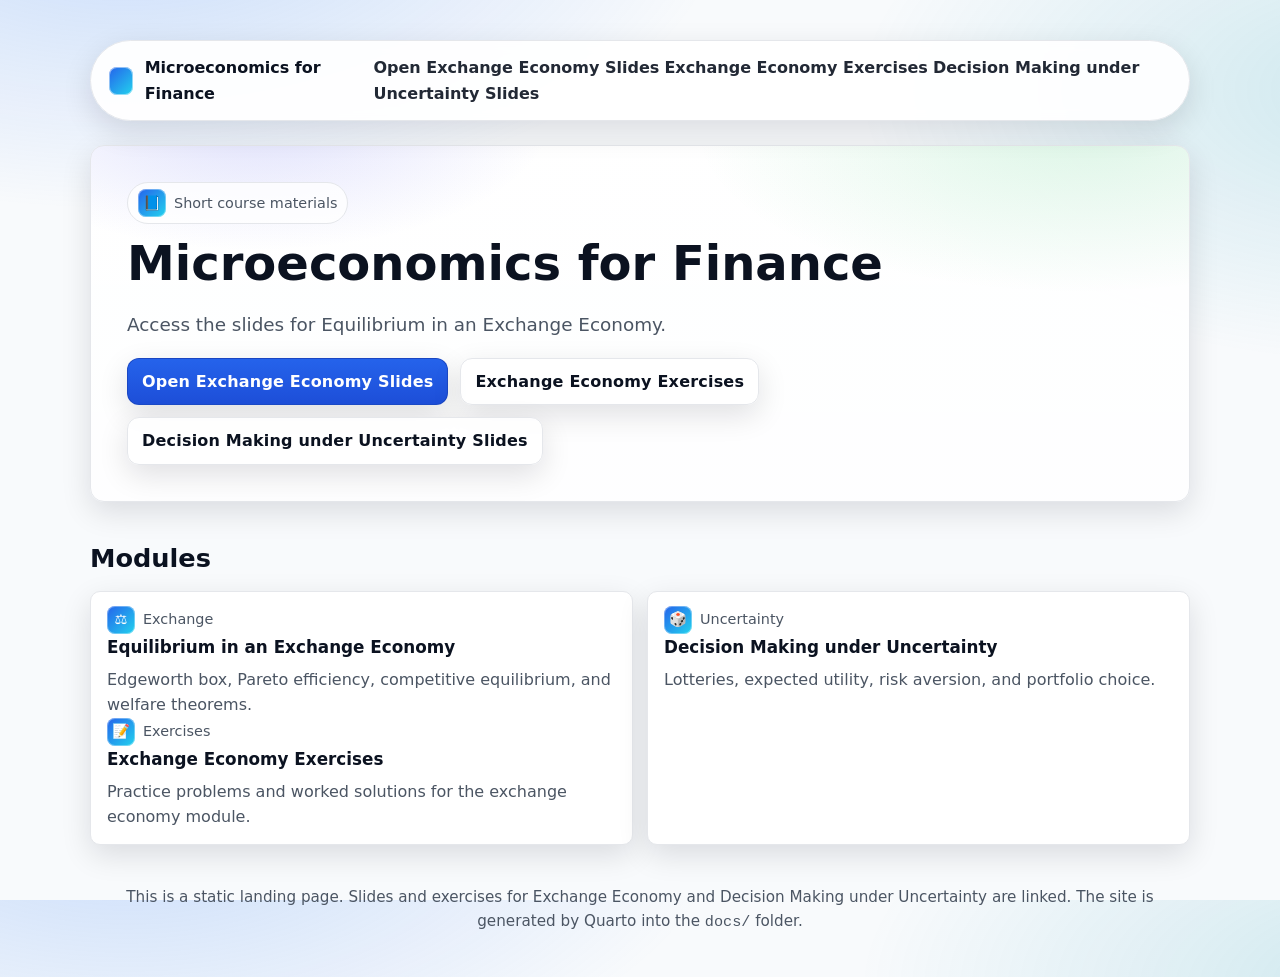
==== commit 8c2757a8: "solutions to exercises" ====
--- a/docs/index.html
+++ b/docs/index.html
@@ -1,161 +1,181 @@
-<!doctype html>
-<html lang="en">
-<head>
-  <meta charset="utf-8">
-  <meta name="viewport" content="width=device-width, initial-scale=1">
-  <title>Microeconomics for Finance</title>
-  <meta name="description" content="Course materials and notes for Microeconomics for Finance: uncertainty, exchange economies, securities markets, and investment with imperfections.">
-  <style>
-    :root {
-      --bg: #0b0c10;
-      --surface: #12141a;
-      --card: #171923;
-      --text: #eef2ff;
-      --muted: #98a2b3;
-      --brand: #62a0ff;
-      --brand-strong: #3b82f6;
-      --border: #233046;
-      --ring: rgba(98,160,255,0.35);
-      --ring-strong: rgba(59,130,246,0.5);
-      --shadow: 0 10px 30px rgba(0,0,0,0.35);
-      --radius: 14px;
-      --radius-sm: 10px;
-    }
-
-    @media (prefers-color-scheme: light) {
-      :root {
-        --bg: #f8fafc;
-        --surface: #ffffff;
-        --card: #ffffff;
-        --text: #0b1220;
-        --muted: #4b5563;
-        --brand: #2563eb;
-        --brand-strong: #1d4ed8;
-        --border: #e5e7eb;
-        --ring: rgba(37,99,235,0.28);
-        --ring-strong: rgba(37,99,235,0.4);
-        --shadow: 0 10px 30px rgba(2,6,23,0.12);
-      }
-    }
-
-    html, body { height: 100%; }
-    body {
-      margin: 0;
-      font-family: system-ui, -apple-system, Segoe UI, Roboto, Helvetica, Arial, "Apple Color Emoji", "Segoe UI Emoji";
-      line-height: 1.6;
-      color: var(--text);
-      background: radial-gradient(1200px 600px at 10% -10%, rgba(59,130,246,0.25), transparent 50%),
-                  radial-gradient(1000px 500px at 110% 10%, rgba(8,145,178,0.18), transparent 55%),
-                  var(--bg);
-      -webkit-font-smoothing: antialiased;
-      -moz-osx-font-smoothing: grayscale;
-    }
-
-    .container { max-width: 1100px; margin: 0 auto; padding: 24px; }
-
-    /* Top nav */
-    .nav {
-      display: flex; align-items: center; justify-content: space-between;
-      gap: 16px; padding: 14px 18px; margin: 16px 0 24px;
-      background: color-mix(in srgb, var(--surface) 92%, transparent);
-      border: 1px solid var(--border); border-radius: 999px;
-      box-shadow: var(--shadow);
-      backdrop-filter: blur(6px);
-    }
-    .brand { display: flex; align-items: center; gap: 12px; font-weight: 700; }
-    .brand .logo { width: 28px; height: 28px; border-radius: 8px; background: linear-gradient(135deg, var(--brand), #22d3ee); box-shadow: inset 0 0 0 1px rgba(255,255,255,0.5); }
-    .nav a { color: var(--text); text-decoration: none; font-weight: 600; opacity: .9 }
-    .nav a:hover { opacity: 1 }
-
-    /* Hero */
-    .hero { margin: 12px 0 28px; padding: clamp(20px, 4vw + 8px, 36px); border-radius: var(--radius);
-      background:
-        radial-gradient(600px 280px at 15% -10%, rgba(99,102,241,0.20), transparent 50%),
-        radial-gradient(700px 300px at 90% -5%, rgba(34,197,94,0.15), transparent 55%),
-        linear-gradient(180deg, color-mix(in srgb, var(--surface) 96%, transparent), color-mix(in srgb, var(--surface) 88%, transparent));
-      border: 1px solid var(--border);
-      box-shadow: var(--shadow);
-    }
-    .eyebrow { display: inline-flex; align-items: center; gap: 8px; font-size: 0.9rem; color: var(--muted);
-      background: color-mix(in srgb, var(--surface) 80%, transparent); border: 1px solid var(--border);
-      padding: 6px 10px; border-radius: 999px; }
-    h1 { font-size: clamp(1.8rem, 3.2vw + 1rem, 3rem); line-height: 1.15; margin: 12px 0; }
-    .lead { font-size: clamp(1rem, 1vw + .8rem, 1.15rem); color: var(--muted); max-width: 75ch; }
-    .cta { display: flex; gap: 12px; flex-wrap: wrap; margin-top: 18px; }
-    .btn { display: inline-flex; align-items: center; gap: 10px; padding: 10px 14px; border-radius: 12px; border: 1px solid var(--border);
-      text-decoration: none; font-weight: 700; letter-spacing: .2px; transition: transform .06s ease, box-shadow .15s ease, border-color .2s ease;
-      box-shadow: var(--shadow); }
-    .btn.primary { background: linear-gradient(180deg, var(--brand), var(--brand-strong)); color: #fff; border: 1px solid color-mix(in srgb, var(--brand-strong) 70%, black 10%); }
-    .btn.primary:hover { transform: translateY(-1px); box-shadow: 0 14px 30px var(--ring-strong); }
-    .btn.ghost { background: color-mix(in srgb, var(--surface) 88%, transparent); color: var(--text); }
-    .btn.ghost:hover { transform: translateY(-1px); box-shadow: 0 10px 26px var(--ring); }
-
-    /* Sections */
-    .section { margin: 36px 0; }
-    .section h2 { font-size: clamp(1.25rem, 1.2vw + 1rem, 1.6rem); margin: 0 0 12px; }
-    .grid { display: grid; gap: 14px; grid-template-columns: repeat(auto-fit, minmax(240px, 1fr)); }
-    .card { background: var(--card); border: 1px solid var(--border); border-radius: var(--radius-sm); padding: 14px 16px; box-shadow: var(--shadow); }
-    .card h3 { margin: 0 0 6px; font-size: 1.05rem; }
-    .card p { margin: 6px 0 0; color: var(--muted); }
-    .card a { color: inherit; text-decoration: none; display: block; }
-    .card a:focus-visible { outline: 3px solid var(--ring); border-radius: 8px; }
-    .chip { display: inline-flex; align-items: center; gap: 8px; font-size: .9rem; color: var(--muted); }
-    .icon { width: 28px; height: 28px; border-radius: 8px; display: inline-flex; align-items: center; justify-content: center; color: #fff;
-      background: linear-gradient(135deg, var(--brand), #22d3ee); box-shadow: inset 0 0 0 1px rgba(255,255,255,0.35); }
-
-    /* PDFs */
-    .pdfs { display: grid; gap: 10px; grid-template-columns: repeat(auto-fit, minmax(280px, 1fr)); }
-    .pdf { display: flex; align-items: center; gap: 12px; padding: 12px; border: 1px solid var(--border); border-radius: 12px; background: var(--card); box-shadow: var(--shadow); }
-    .pdf a { color: var(--text); text-decoration: none; font-weight: 600; }
-    .pdf a:hover { text-decoration: underline; }
-
-    footer { margin: 40px 0 20px; color: var(--muted); font-size: .95rem; text-align: center; }
-  </style>
-</head>
-<body>
-  <div class="container">
-    <nav class="nav" aria-label="Primary">
-      <div class="brand" aria-label="Course brand">
-        <div class="logo" aria-hidden="true"></div>
-        <span>Microeconomics for Finance</span>
-      </div>
-      <div class="links" role="navigation">
-        <a href="docs/src/equilibrium-exchange-economy/index.html">Open Exchange Economy Slides</a>
-      </div>
-    </nav>
-
-    <header class="hero">
-      <span class="eyebrow">
-        <span class="icon" aria-hidden="true">📘</span>
-        Short course materials
-      </span>
-      <h1>Microeconomics for Finance</h1>
-      <p class="lead">Access the slides for Equilibrium in an Exchange Economy.</p>
-      <div class="cta">
-        <a class="btn primary" href="docs/src/equilibrium-exchange-economy/index.html" aria-label="Open Exchange Economy slides">
-          <span>Open Exchange Economy Slides</span>
-        </a>
-      </div>
-    </header>
-
-    <section class="section" aria-labelledby="modules">
-      <h2 id="modules">Modules</h2>
-      <div class="grid">
-        <article class="card">
-          <a href="docs/src/equilibrium-exchange-economy/index.html">
-            <div class="chip"><span class="icon" aria-hidden="true">⚖️</span> Exchange</div>
-            <h3>Equilibrium in an Exchange Economy</h3>
-            <p>Edgeworth box, Pareto efficiency, competitive equilibrium, and welfare theorems.</p>
-          </a>
-        </article>
-      </div>
-    </section>
-
-    
-
-    <footer>
-  <p>This is a static landing page. Only the Exchange Economy slides are currently linked. The site is generated by Quarto into the <code>docs/</code> folder.</p>
-    </footer>
-  </div>
-</body>
-</html>
+<!doctype html>
+<html lang="en">
+<head>
+  <meta charset="utf-8">
+  <meta name="viewport" content="width=device-width, initial-scale=1">
+  <title>Microeconomics for Finance</title>
+  <meta name="description" content="Course materials and notes for Microeconomics for Finance: uncertainty, exchange economies, securities markets, and investment with imperfections.">
+  <style>
+    :root {
+      --bg: #0b0c10;
+      --surface: #12141a;
+      --card: #171923;
+      --text: #eef2ff;
+      --muted: #98a2b3;
+      --brand: #62a0ff;
+      --brand-strong: #3b82f6;
+      --border: #233046;
+      --ring: rgba(98,160,255,0.35);
+      --ring-strong: rgba(59,130,246,0.5);
+      --shadow: 0 10px 30px rgba(0,0,0,0.35);
+      --radius: 14px;
+      --radius-sm: 10px;
+    }
+
+    @media (prefers-color-scheme: light) {
+      :root {
+        --bg: #f8fafc;
+        --surface: #ffffff;
+        --card: #ffffff;
+        --text: #0b1220;
+        --muted: #4b5563;
+        --brand: #2563eb;
+        --brand-strong: #1d4ed8;
+        --border: #e5e7eb;
+        --ring: rgba(37,99,235,0.28);
+        --ring-strong: rgba(37,99,235,0.4);
+        --shadow: 0 10px 30px rgba(2,6,23,0.12);
+      }
+    }
+
+    html, body { height: 100%; }
+    body {
+      margin: 0;
+      font-family: system-ui, -apple-system, Segoe UI, Roboto, Helvetica, Arial, "Apple Color Emoji", "Segoe UI Emoji";
+      line-height: 1.6;
+      color: var(--text);
+      background: radial-gradient(1200px 600px at 10% -10%, rgba(59,130,246,0.25), transparent 50%),
+                  radial-gradient(1000px 500px at 110% 10%, rgba(8,145,178,0.18), transparent 55%),
+                  var(--bg);
+      -webkit-font-smoothing: antialiased;
+      -moz-osx-font-smoothing: grayscale;
+    }
+
+    .container { max-width: 1100px; margin: 0 auto; padding: 24px; }
+
+    /* Top nav */
+    .nav {
+      display: flex; align-items: center; justify-content: space-between;
+      gap: 16px; padding: 14px 18px; margin: 16px 0 24px;
+      background: color-mix(in srgb, var(--surface) 92%, transparent);
+      border: 1px solid var(--border); border-radius: 999px;
+      box-shadow: var(--shadow);
+      backdrop-filter: blur(6px);
+    }
+    .brand { display: flex; align-items: center; gap: 12px; font-weight: 700; }
+    .brand .logo { width: 28px; height: 28px; border-radius: 8px; background: linear-gradient(135deg, var(--brand), #22d3ee); box-shadow: inset 0 0 0 1px rgba(255,255,255,0.5); }
+    .nav a { color: var(--text); text-decoration: none; font-weight: 600; opacity: .9 }
+    .nav a:hover { opacity: 1 }
+
+    /* Hero */
+    .hero { margin: 12px 0 28px; padding: clamp(20px, 4vw + 8px, 36px); border-radius: var(--radius);
+      background:
+        radial-gradient(600px 280px at 15% -10%, rgba(99,102,241,0.20), transparent 50%),
+        radial-gradient(700px 300px at 90% -5%, rgba(34,197,94,0.15), transparent 55%),
+        linear-gradient(180deg, color-mix(in srgb, var(--surface) 96%, transparent), color-mix(in srgb, var(--surface) 88%, transparent));
+      border: 1px solid var(--border);
+      box-shadow: var(--shadow);
+    }
+    .eyebrow { display: inline-flex; align-items: center; gap: 8px; font-size: 0.9rem; color: var(--muted);
+      background: color-mix(in srgb, var(--surface) 80%, transparent); border: 1px solid var(--border);
+      padding: 6px 10px; border-radius: 999px; }
+    h1 { font-size: clamp(1.8rem, 3.2vw + 1rem, 3rem); line-height: 1.15; margin: 12px 0; }
+    .lead { font-size: clamp(1rem, 1vw + .8rem, 1.15rem); color: var(--muted); max-width: 75ch; }
+    .cta { display: flex; gap: 12px; flex-wrap: wrap; margin-top: 18px; }
+    .btn { display: inline-flex; align-items: center; gap: 10px; padding: 10px 14px; border-radius: 12px; border: 1px solid var(--border);
+      text-decoration: none; font-weight: 700; letter-spacing: .2px; transition: transform .06s ease, box-shadow .15s ease, border-color .2s ease;
+      box-shadow: var(--shadow); }
+    .btn.primary { background: linear-gradient(180deg, var(--brand), var(--brand-strong)); color: #fff; border: 1px solid color-mix(in srgb, var(--brand-strong) 70%, black 10%); }
+    .btn.primary:hover { transform: translateY(-1px); box-shadow: 0 14px 30px var(--ring-strong); }
+    .btn.ghost { background: color-mix(in srgb, var(--surface) 88%, transparent); color: var(--text); }
+    .btn.ghost:hover { transform: translateY(-1px); box-shadow: 0 10px 26px var(--ring); }
+
+    /* Sections */
+    .section { margin: 36px 0; }
+    .section h2 { font-size: clamp(1.25rem, 1.2vw + 1rem, 1.6rem); margin: 0 0 12px; }
+    .grid { display: grid; gap: 14px; grid-template-columns: repeat(auto-fit, minmax(240px, 1fr)); }
+    .card { background: var(--card); border: 1px solid var(--border); border-radius: var(--radius-sm); padding: 14px 16px; box-shadow: var(--shadow); }
+    .card h3 { margin: 0 0 6px; font-size: 1.05rem; }
+    .card p { margin: 6px 0 0; color: var(--muted); }
+    .card a { color: inherit; text-decoration: none; display: block; }
+    .card a:focus-visible { outline: 3px solid var(--ring); border-radius: 8px; }
+    .chip { display: inline-flex; align-items: center; gap: 8px; font-size: .9rem; color: var(--muted); }
+    .icon { width: 28px; height: 28px; border-radius: 8px; display: inline-flex; align-items: center; justify-content: center; color: #fff;
+      background: linear-gradient(135deg, var(--brand), #22d3ee); box-shadow: inset 0 0 0 1px rgba(255,255,255,0.35); }
+
+    /* PDFs */
+    .pdfs { display: grid; gap: 10px; grid-template-columns: repeat(auto-fit, minmax(280px, 1fr)); }
+    .pdf { display: flex; align-items: center; gap: 12px; padding: 12px; border: 1px solid var(--border); border-radius: 12px; background: var(--card); box-shadow: var(--shadow); }
+    .pdf a { color: var(--text); text-decoration: none; font-weight: 600; }
+    .pdf a:hover { text-decoration: underline; }
+
+    footer { margin: 40px 0 20px; color: var(--muted); font-size: .95rem; text-align: center; }
+  </style>
+</head>
+<body>
+  <div class="container">
+    <nav class="nav" aria-label="Primary">
+      <div class="brand" aria-label="Course brand">
+        <div class="logo" aria-hidden="true"></div>
+        <span>Microeconomics for Finance</span>
+      </div>
+      <div class="links" role="navigation">
+    <a href="docs/src/equilibrium-exchange-economy/index.html">Open Exchange Economy Slides</a>
+    <a href="docs/src/equilibrium-exchange-economy/exercises.html">Exchange Economy Exercises</a>
+    <a href="docs/src/decision-making-uncertainty/index.html">Decision Making under Uncertainty Slides</a>
+      </div>
+    </nav>
+
+    <header class="hero">
+      <span class="eyebrow">
+        <span class="icon" aria-hidden="true">📘</span>
+        Short course materials
+      </span>
+      <h1>Microeconomics for Finance</h1>
+      <p class="lead">Access the slides for Equilibrium in an Exchange Economy.</p>
+        <div class="cta">
+            <a class="btn primary" href="docs/src/equilibrium-exchange-economy/index.html" aria-label="Open Exchange Economy slides">
+              <span>Open Exchange Economy Slides</span>
+            </a>
+            <a class="btn ghost" href="docs/src/equilibrium-exchange-economy/exercises.html" aria-label="Open Exchange Economy exercises">
+              <span>Exchange Economy Exercises</span>
+            </a>
+            <a class="btn ghost" href="docs/src/decision-making-uncertainty/index.html" aria-label="Open Decision Making under Uncertainty slides">
+              <span>Decision Making under Uncertainty Slides</span>
+            </a>
+        </div>
+    </header>
+
+    <section class="section" aria-labelledby="modules">
+      <h2 id="modules">Modules</h2>
+      <div class="grid">
+            <article class="card">
+              <a href="docs/src/equilibrium-exchange-economy/index.html">
+                <div class="chip"><span class="icon" aria-hidden="true">⚖️</span> Exchange</div>
+                <h3>Equilibrium in an Exchange Economy</h3>
+                <p>Edgeworth box, Pareto efficiency, competitive equilibrium, and welfare theorems.</p>
+              </a>
+              <a href="docs/src/equilibrium-exchange-economy/exercises.html">
+                <div class="chip"><span class="icon" aria-hidden="true">📝</span> Exercises</div>
+                <h3>Exchange Economy Exercises</h3>
+                <p>Practice problems and worked solutions for the exchange economy module.</p>
+              </a>
+            </article>
+          <article class="card">
+            <a href="docs/src/decision-making-uncertainty/index.html">
+              <div class="chip"><span class="icon" aria-hidden="true">🎲</span> Uncertainty</div>
+              <h3>Decision Making under Uncertainty</h3>
+              <p>Lotteries, expected utility, risk aversion, and portfolio choice.</p>
+            </a>
+          </article>
+      </div>
+    </section>
+
+    
+
+    <footer>
+  <p>This is a static landing page. Slides and exercises for Exchange Economy and Decision Making under Uncertainty are linked. The site is generated by Quarto into the <code>docs/</code> folder.</p>
+    </footer>
+  </div>
+</body>
+</html>
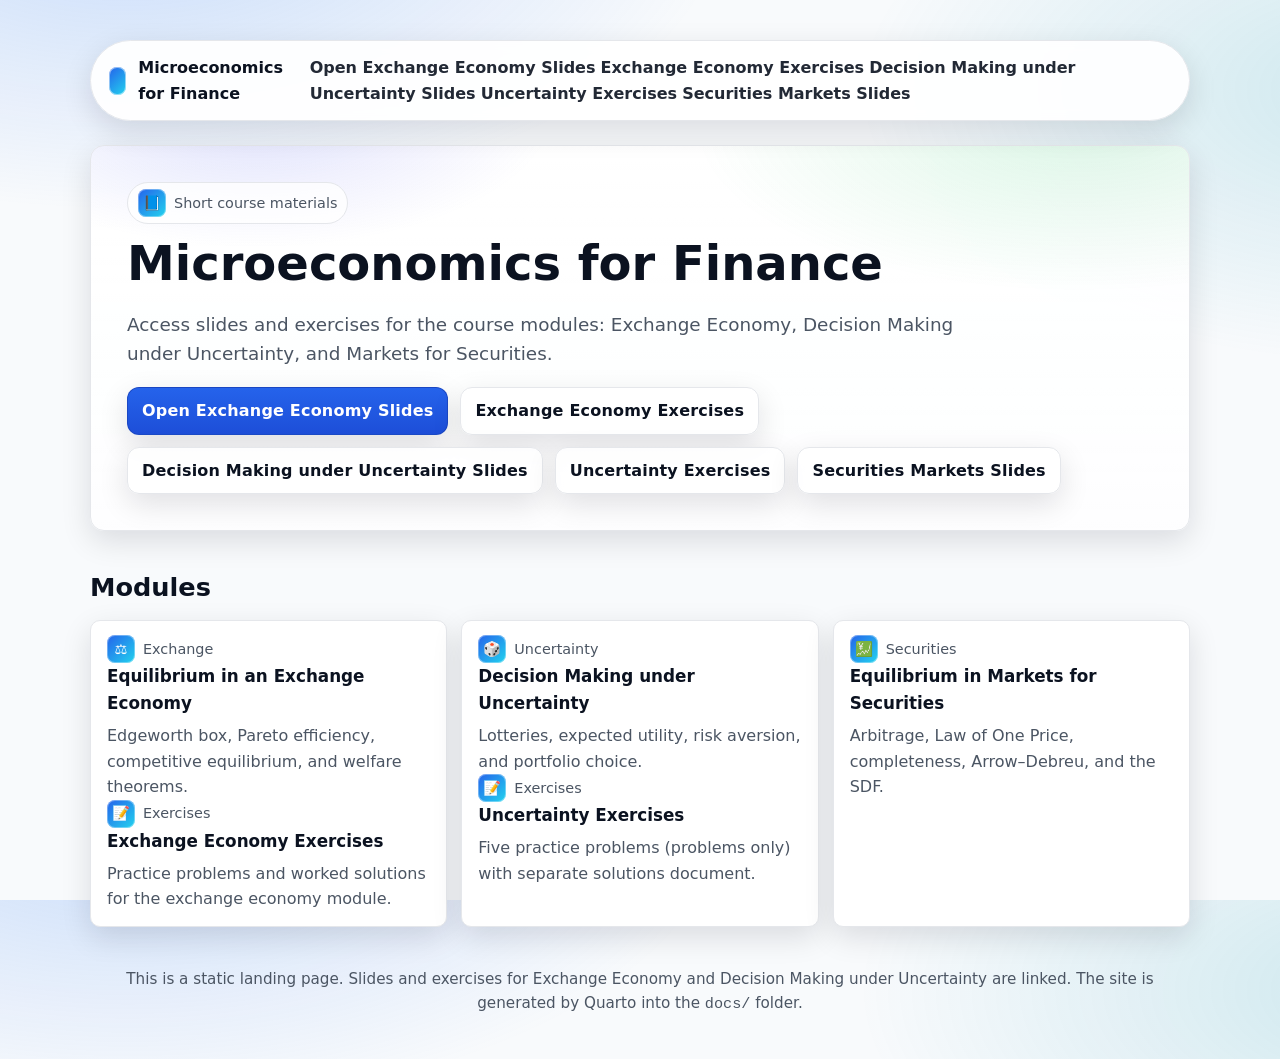
==== commit 473a2694: "3 session and exercises" ====
--- a/docs/index.html
+++ b/docs/index.html
@@ -123,6 +123,8 @@
     <a href="docs/src/equilibrium-exchange-economy/index.html">Open Exchange Economy Slides</a>
     <a href="docs/src/equilibrium-exchange-economy/exercises.html">Exchange Economy Exercises</a>
     <a href="docs/src/decision-making-uncertainty/index.html">Decision Making under Uncertainty Slides</a>
+    <a href="docs/src/decision-making-uncertainty/exercises.html">Uncertainty Exercises</a>
+    <a href="docs/src/equilibrium-markets-securities/index.html">Securities Markets Slides</a>
       </div>
     </nav>
 
@@ -132,7 +134,7 @@
         Short course materials
       </span>
       <h1>Microeconomics for Finance</h1>
-      <p class="lead">Access the slides for Equilibrium in an Exchange Economy.</p>
+      <p class="lead">Access slides and exercises for the course modules: Exchange Economy, Decision Making under Uncertainty, and Markets for Securities.</p>
         <div class="cta">
             <a class="btn primary" href="docs/src/equilibrium-exchange-economy/index.html" aria-label="Open Exchange Economy slides">
               <span>Open Exchange Economy Slides</span>
@@ -142,6 +144,12 @@
             </a>
             <a class="btn ghost" href="docs/src/decision-making-uncertainty/index.html" aria-label="Open Decision Making under Uncertainty slides">
               <span>Decision Making under Uncertainty Slides</span>
+            </a>
+            <a class="btn ghost" href="docs/src/decision-making-uncertainty/exercises.html" aria-label="Open Decision Making under Uncertainty exercises">
+              <span>Uncertainty Exercises</span>
+            </a>
+            <a class="btn ghost" href="docs/src/equilibrium-markets-securities/index.html" aria-label="Open Markets for Securities slides">
+              <span>Securities Markets Slides</span>
             </a>
         </div>
     </header>
@@ -167,6 +175,18 @@
               <h3>Decision Making under Uncertainty</h3>
               <p>Lotteries, expected utility, risk aversion, and portfolio choice.</p>
             </a>
+            <a href="docs/src/decision-making-uncertainty/exercises.html">
+              <div class="chip"><span class="icon" aria-hidden="true">📝</span> Exercises</div>
+              <h3>Uncertainty Exercises</h3>
+              <p>Five practice problems (problems only) with separate solutions document.</p>
+            </a>
+          </article>
+          <article class="card">
+            <a href="docs/src/equilibrium-markets-securities/index.html">
+              <div class="chip"><span class="icon" aria-hidden="true">💹</span> Securities</div>
+              <h3>Equilibrium in Markets for Securities</h3>
+              <p>Arbitrage, Law of One Price, completeness, Arrow–Debreu, and the SDF.</p>
+            </a>
           </article>
       </div>
     </section>
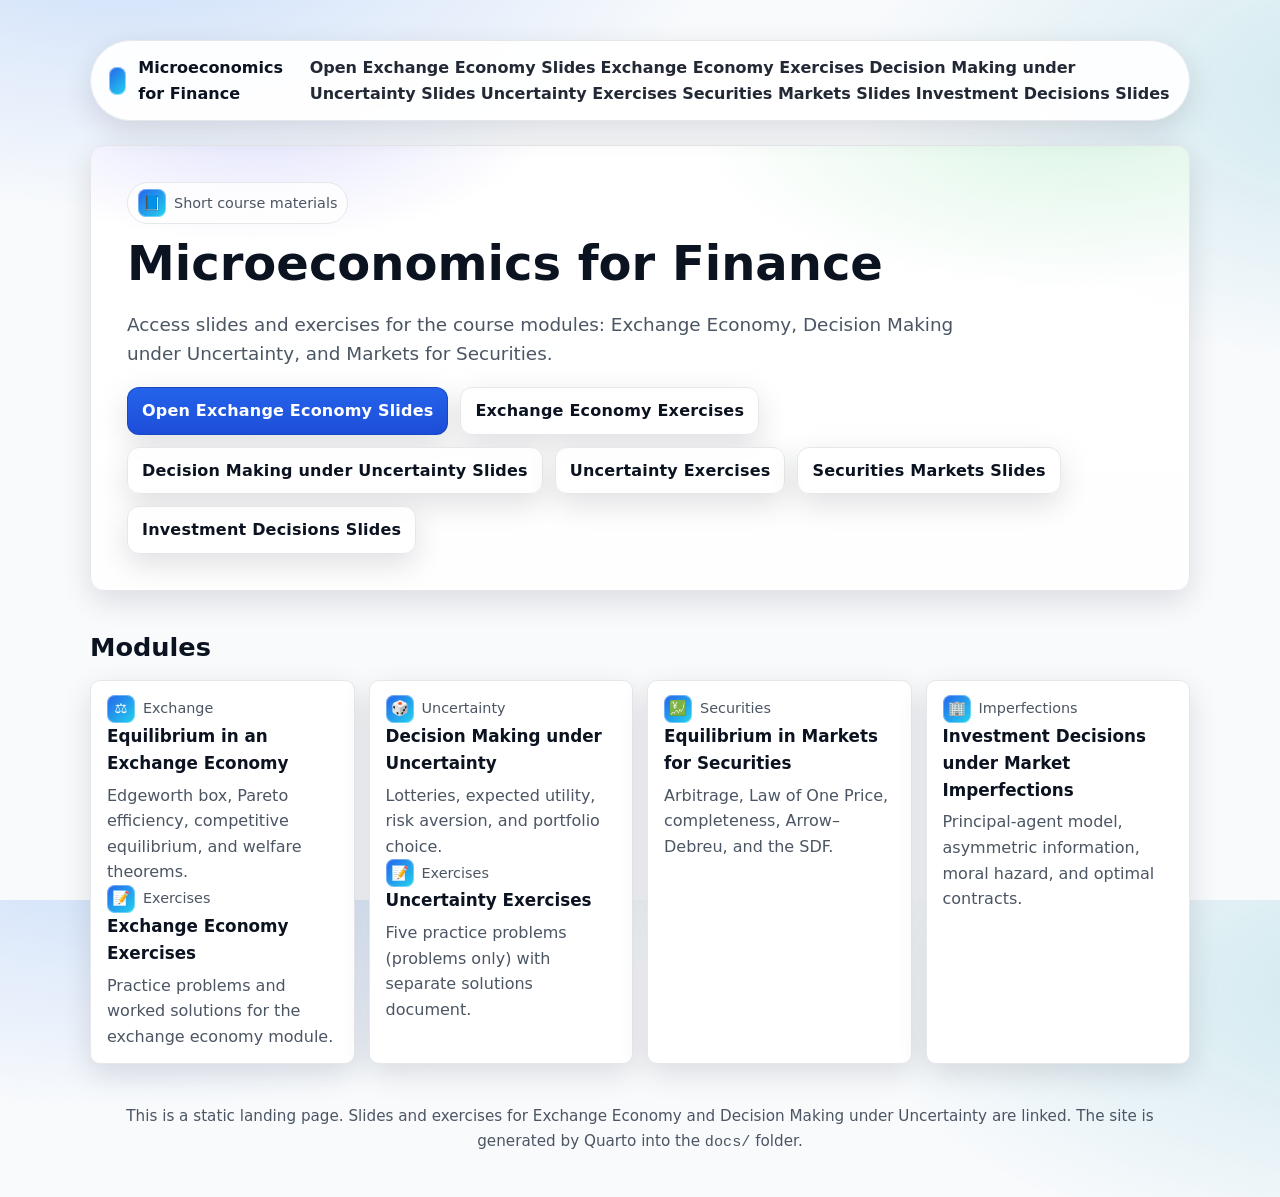
==== commit e6232087: "solutions" ====
--- a/docs/index.html
+++ b/docs/index.html
@@ -125,6 +125,7 @@
     <a href="docs/src/decision-making-uncertainty/index.html">Decision Making under Uncertainty Slides</a>
     <a href="docs/src/decision-making-uncertainty/exercises.html">Uncertainty Exercises</a>
     <a href="docs/src/equilibrium-markets-securities/index.html">Securities Markets Slides</a>
+    <a href="docs/src/investment-decisions-imperfections/index.html">Investment Decisions Slides</a>
       </div>
     </nav>
 
@@ -150,6 +151,9 @@
             </a>
             <a class="btn ghost" href="docs/src/equilibrium-markets-securities/index.html" aria-label="Open Markets for Securities slides">
               <span>Securities Markets Slides</span>
+            </a>
+            <a class="btn ghost" href="docs/src/investment-decisions-imperfections/index.html" aria-label="Open Investment Decisions slides">
+              <span>Investment Decisions Slides</span>
             </a>
         </div>
     </header>
@@ -188,6 +192,13 @@
               <p>Arbitrage, Law of One Price, completeness, Arrow–Debreu, and the SDF.</p>
             </a>
           </article>
+          <article class="card">
+            <a href="docs/src/investment-decisions-imperfections/index.html">
+              <div class="chip"><span class="icon" aria-hidden="true">🏢</span> Imperfections</div>
+              <h3>Investment Decisions under Market Imperfections</h3>
+              <p>Principal-agent model, asymmetric information, moral hazard, and optimal contracts.</p>
+            </a>
+          </article>
       </div>
     </section>
 
